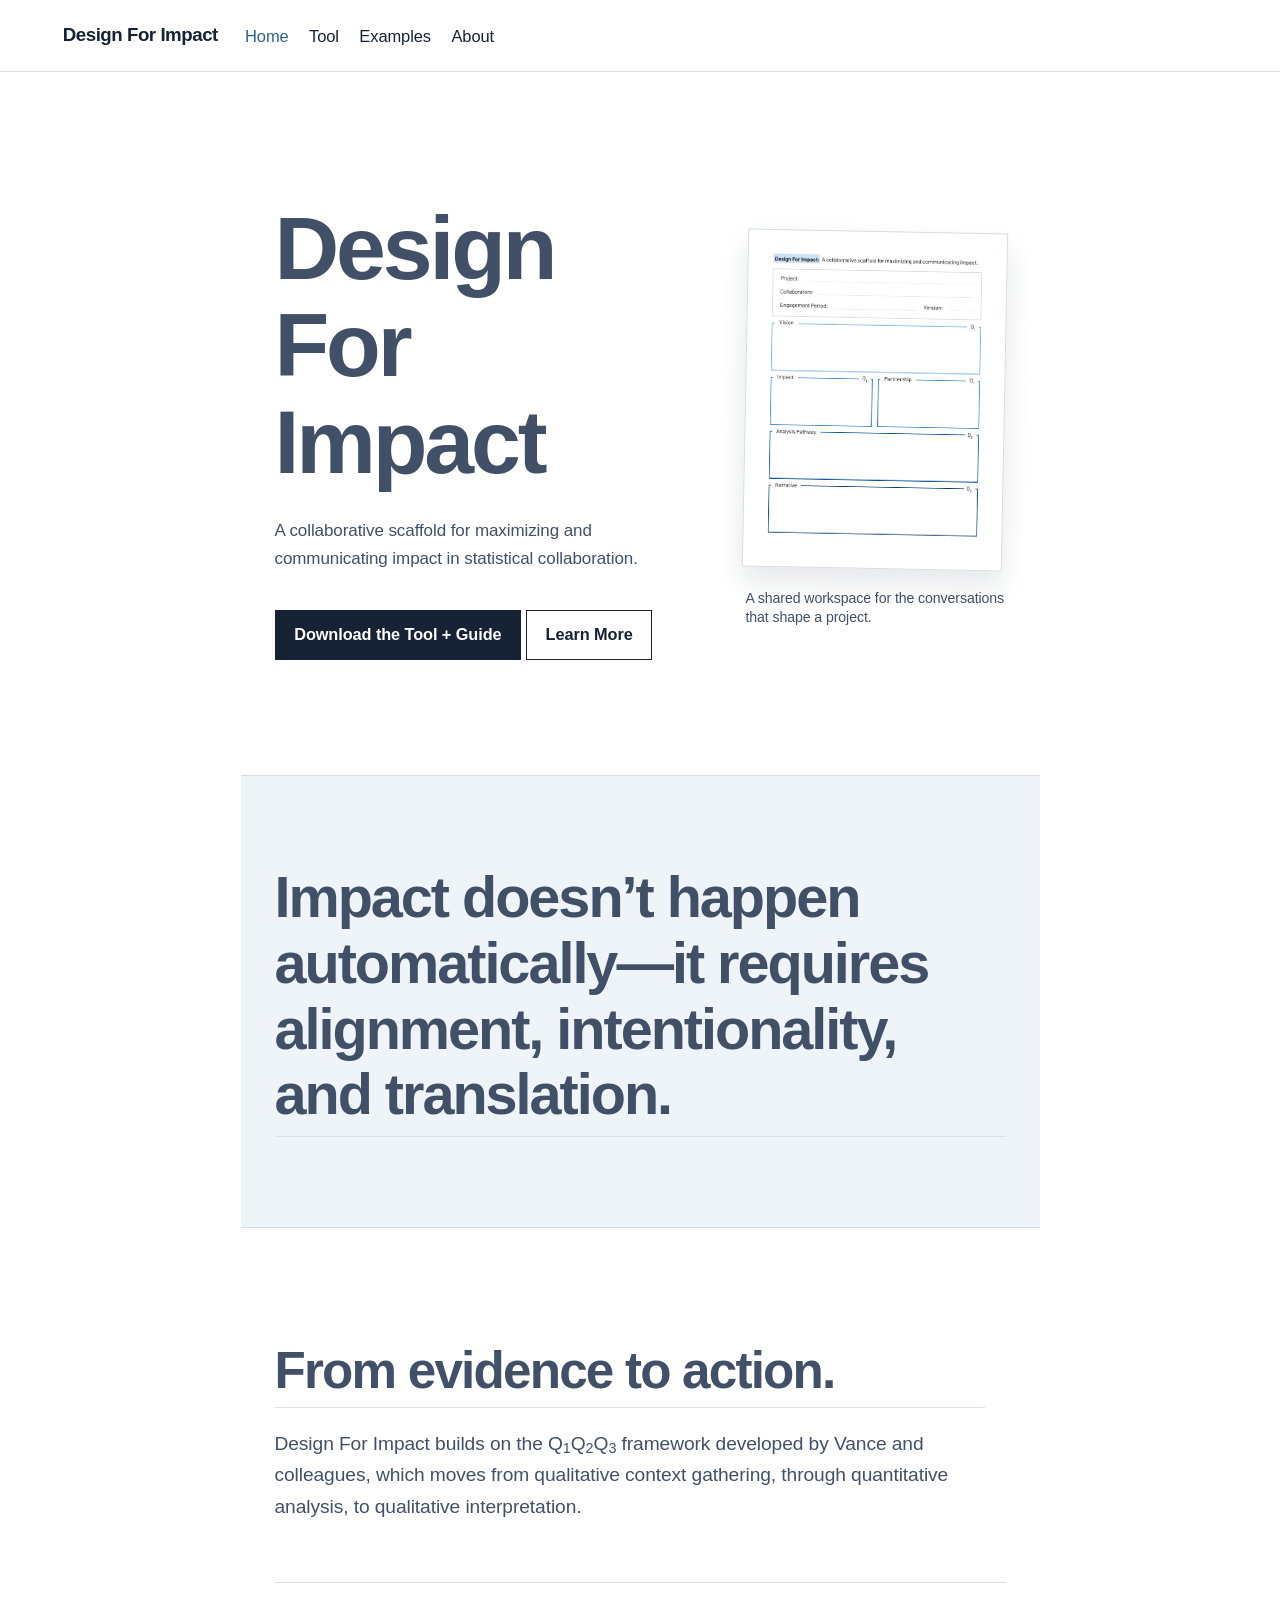
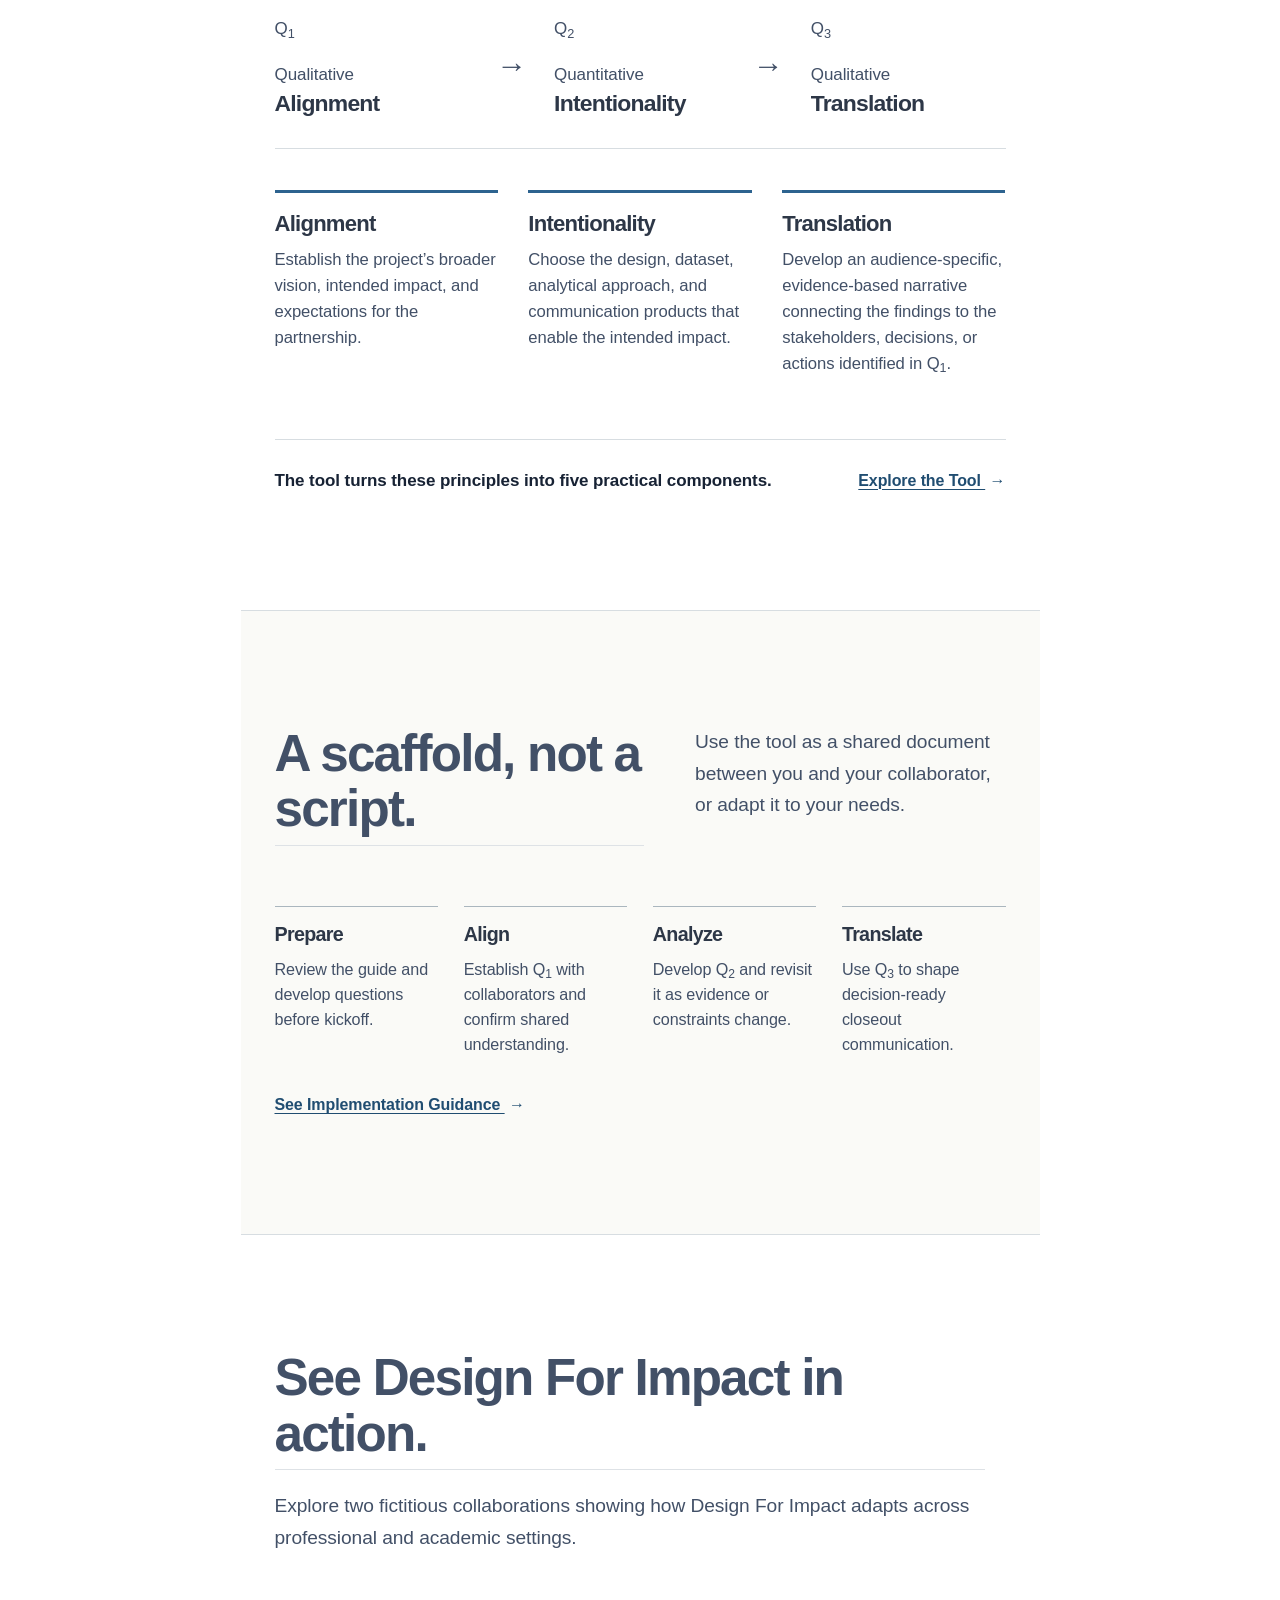
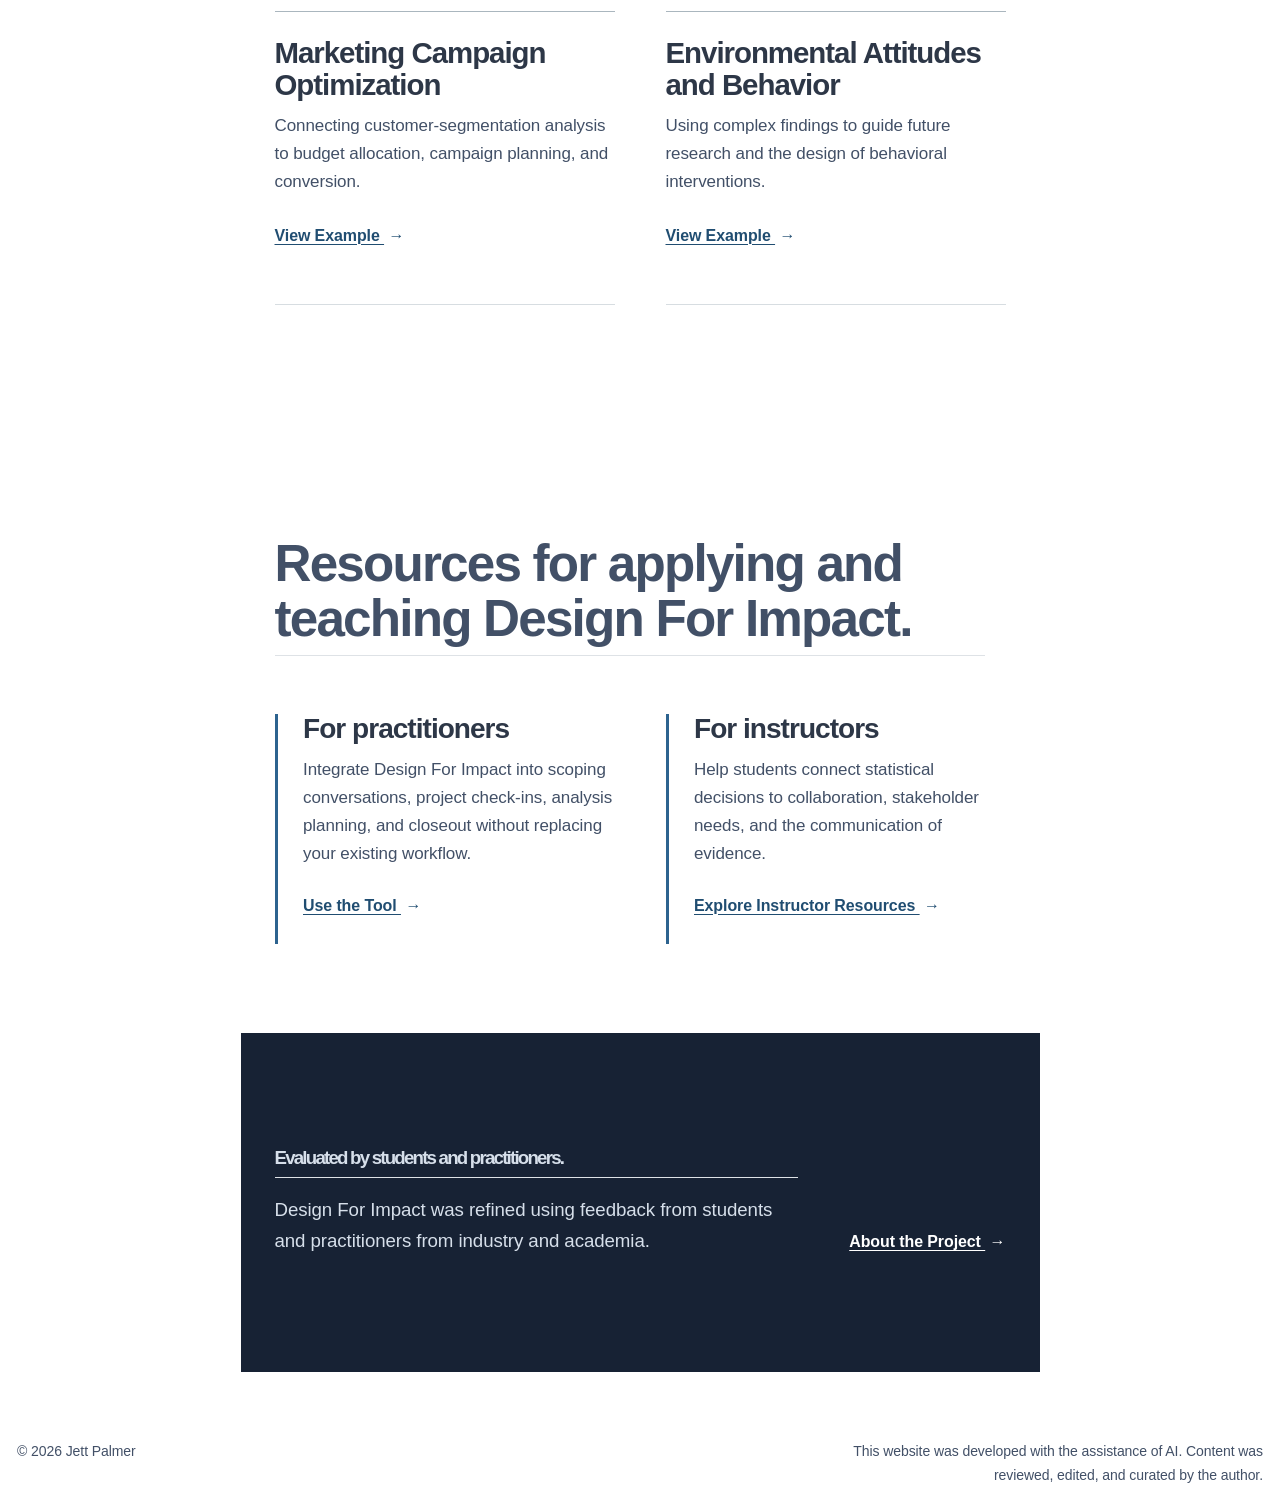
==== docs/index.html @ 985da2fa "Initial Design For Impact site" ====
<!DOCTYPE html>
<html xmlns="http://www.w3.org/1999/xhtml" lang="en" xml:lang="en"><head>

<meta charset="utf-8">
<meta name="generator" content="quarto-1.9.37">

<meta name="viewport" content="width=device-width, initial-scale=1.0, user-scalable=yes">


<title>Design For Impact</title>
<style>
/* Default styles provided by pandoc.
** See https://pandoc.org/MANUAL.html#variables-for-html for config info.
*/
code{white-space: pre-wrap;}
span.smallcaps{font-variant: small-caps;}
div.columns{display: flex; gap: min(4vw, 1.5em);}
div.column{flex: auto; overflow-x: auto;}
div.hanging-indent{margin-left: 1.5em; text-indent: -1.5em;}
ul.task-list{list-style: none;}
ul.task-list li input[type="checkbox"] {
  width: 0.8em;
  margin: 0 0.8em 0.2em -1em; /* quarto-specific, see https://github.com/quarto-dev/quarto-cli/issues/4556 */ 
  vertical-align: middle;
}
</style>


<script src="site_libs/quarto-nav/quarto-nav.js"></script>
<script src="site_libs/clipboard/clipboard.min.js"></script>
<script src="site_libs/quarto-html/quarto.js" type="module"></script>
<script src="site_libs/quarto-html/tabsets/tabsets.js" type="module"></script>
<script src="site_libs/quarto-html/popper.min.js"></script>
<script src="site_libs/quarto-html/tippy.umd.min.js"></script>
<link href="site_libs/quarto-html/tippy.css" rel="stylesheet">
<link href="site_libs/quarto-html/quarto-syntax-highlighting-7f8f88aac4f3542376d5c11b86a4c14d.css" rel="stylesheet" id="quarto-text-highlighting-styles">
<script src="site_libs/bootstrap/bootstrap.min.js"></script>
<link href="site_libs/bootstrap/bootstrap-icons.css" rel="stylesheet">
<link href="site_libs/bootstrap/bootstrap-45431c2918bd31147ddb3fa7038bb99f.min.css" rel="stylesheet" append-hash="true" id="quarto-bootstrap" data-mode="light">
<script id="quarto-search-options" type="application/json">{
  "language": {
    "search-no-results-text": "No results",
    "search-matching-documents-text": "matching documents",
    "search-copy-link-title": "Copy link to search",
    "search-hide-matches-text": "Hide additional matches",
    "search-more-match-text": "more match in this document",
    "search-more-matches-text": "more matches in this document",
    "search-clear-button-title": "Clear",
    "search-text-placeholder": "",
    "search-detached-cancel-button-title": "Cancel",
    "search-submit-button-title": "Submit",
    "search-label": "Search"
  }
}</script>


<link rel="stylesheet" href="styles.css">
</head>

<body class="nav-fixed fullcontent quarto-light">

<div id="quarto-search-results"></div>
  <header id="quarto-header" class="headroom fixed-top">
    <nav class="navbar navbar-expand-lg " data-bs-theme="dark">
      <div class="navbar-container container-fluid">
      <div class="navbar-brand-container mx-auto">
    <a class="navbar-brand" href="./index.html">
    <span class="navbar-title">Design For Impact</span>
    </a>
  </div>
          <button class="navbar-toggler" type="button" data-bs-toggle="collapse" data-bs-target="#navbarCollapse" aria-controls="navbarCollapse" role="menu" aria-expanded="false" aria-label="Toggle navigation" onclick="if (window.quartoToggleHeadroom) { window.quartoToggleHeadroom(); }">
  <span class="navbar-toggler-icon"></span>
</button>
          <div class="collapse navbar-collapse" id="navbarCollapse">
            <ul class="navbar-nav navbar-nav-scroll me-auto">
  <li class="nav-item">
    <a class="nav-link active" href="./index.html" aria-current="page"> 
<span class="menu-text">Home</span></a>
  </li>  
  <li class="nav-item">
    <a class="nav-link" href="./tool.html"> 
<span class="menu-text">Tool</span></a>
  </li>  
  <li class="nav-item">
    <a class="nav-link" href="./examples.html"> 
<span class="menu-text">Examples</span></a>
  </li>  
  <li class="nav-item">
    <a class="nav-link" href="./about.html"> 
<span class="menu-text">About</span></a>
  </li>  
</ul>
          </div> <!-- /navcollapse -->
            <div class="quarto-navbar-tools">
</div>
      </div> <!-- /container-fluid -->
    </nav>
</header>
<!-- content -->
<div id="quarto-content" class="quarto-container page-columns page-rows-contents page-layout-article page-navbar">
<!-- sidebar -->
<!-- margin-sidebar -->
    
<!-- main -->
<main class="content" id="quarto-document-content">

<header id="title-block-header" class="quarto-title-block default">
<div class="quarto-title">
<h1 class="title">Design For Impact</h1>
</div>



<div class="quarto-title-meta">

    
  
    
  </div>
  


</header>


<section class="hero" aria-labelledby="hero-heading">
<div class="page-shell hero-grid">
<div class="hero-copy">
<h1 id="hero-heading">
<p>Design For Impact</p>
</h1>
<p class="hero-intro">
</p><p>A collaborative scaffold for maximizing and communicating impact in statistical collaboration.</p>
<p></p>
<div class="hero-actions" aria-label="Primary actions">
<p><a class="button button-primary" href="files/design-for-impact-tool-and-guide.pdf" download="">Download the Tool + Guide</a> <a class="button button-secondary" href="#workflow">Learn More</a></p>
</div>
</div>
<figure class="tool-preview figure">
<div class="tool-preview-frame">
<p><img src="images/tool-preview.png" alt="Preview of the blank Design For Impact worksheet, with fields for vision, partnership, impact, analysis pathway, and narrative." class="figure-img"></p>
</div>
<figcaption>
A shared workspace for the conversations that shape a project.
</figcaption>
</figure>
</div>
</section>
<section class="impact-statement" aria-labelledby="impact-heading">
<div class="page-shell">
<h2 id="impact-heading">
<p>Impact doesn’t happen automatically—it requires alignment, intentionality, and translation.</p>
</h2>
</div>
</section>
<section class="section workflow-section" id="workflow" aria-labelledby="workflow-heading">
<div class="page-shell">
<div class="section-intro">
<h2 id="workflow-heading">
<p>From evidence to action.</p>
</h2>
<p>
Design For Impact builds on the Q<sub>1</sub>Q<sub>2</sub>Q<sub>3</sub> framework developed by Vance and colleagues, which moves from qualitative context gathering, through quantitative analysis, to qualitative interpretation.
</p>
</div>
<ol class="workflow-flow" aria-label="Q1, Q2, Q3 workflow">
<li>
<p class="workflow-code">
</p><p>Q<sub>1</sub></p>
<p></p>
<p class="workflow-type">
</p><p>Qualitative</p>
<p></p>
<h3>
Alignment
</h3>
</li>
<li class="flow-arrow" aria-hidden="true">
<p>→</p>
</li>
<li>
<p class="workflow-code">
</p><p>Q<sub>2</sub></p>
<p></p>
<p class="workflow-type">
</p><p>Quantitative</p>
<p></p>
<h3>
Intentionality
</h3>
</li>
<li class="flow-arrow" aria-hidden="true">
<p>→</p>
</li>
<li>
<p class="workflow-code">
</p><p>Q<sub>3</sub></p>
<p></p>
<p class="workflow-type">
</p><p>Qualitative</p>
<p></p>
<h3>
Translation
</h3>
</li>
</ol>
<div class="workflow-notes">
<article>
<h3>
Alignment
</h3>
<p>
Establish the project’s broader vision, intended impact, and expectations for the partnership.
</p>
</article>
<article>
<h3>
Intentionality
</h3>
<p>
Choose the design, dataset, analytical approach, and communication products that enable the intended impact.
</p>
</article>
<article>
<h3>
Translation
</h3>
<p>
Develop an audience-specific, evidence-based narrative connecting the findings to the stakeholders, decisions, or actions identified in Q<sub>1</sub>.
</p>
</article>
</div>
<div class="section-close">
<p>
The tool turns these principles into five practical components.
</p>
<p><a class="text-action" href="./tool.html">Explore the Tool <span aria-hidden="true">→</span></a></p>
</div>
</div>
</section>
<section class="section implementation-section" aria-labelledby="implementation-heading">
<div class="page-shell">
<div class="section-intro split-heading">
<h2 id="implementation-heading">
<p>A scaffold, not a script.</p>
</h2>
<p>
Use the tool as a shared document between you and your collaborator, or adapt it to your needs.
</p>
</div>
<ol class="lifecycle">
<li>
<h3>
Prepare
</h3>
<p>
Review the guide and develop questions before kickoff.
</p>
</li>
<li>
<h3>
Align
</h3>
<p>
Establish Q<sub>1</sub> with collaborators and confirm shared understanding.
</p>
</li>
<li>
<h3>
Analyze
</h3>
<p>
Develop Q<sub>2</sub> and revisit it as evidence or constraints change.
</p>
</li>
<li>
<h3>
Translate
</h3>
<p>
Use Q<sub>3</sub> to shape decision-ready closeout communication.
</p>
</li>
</ol>
<p><a class="text-action" href="./tool.html">See Implementation Guidance <span aria-hidden="true">→</span></a></p>
</div>
</section>
<section class="section examples-section" aria-labelledby="examples-heading">
<div class="page-shell">
<div class="section-intro">
<h2 id="examples-heading">
<p>See Design For Impact in action.</p>
</h2>
<p>
Explore two fictitious collaborations showing how Design For Impact adapts across professional and academic settings.
</p>
</div>
<div class="example-previews">
<article>
<h3>
Marketing Campaign Optimization
</h3>
<p>
Connecting customer-segmentation analysis to budget allocation, campaign planning, and conversion.
</p>
<p><a class="text-action" href="./examples.html">View Example <span aria-hidden="true">→</span></a></p>
</article>
<article>
<h3>
Environmental Attitudes and Behavior
</h3>
<p>
Using complex findings to guide future research and the design of behavioral interventions.
</p>
<p><a class="text-action" href="./examples.html">View Example <span aria-hidden="true">→</span></a></p>
</article>
</div>
</div>
</section>
<section class="section resource-section" aria-labelledby="resources-heading">
<div class="page-shell">
<div class="section-intro">
<h2 id="resources-heading">
<p>Resources for applying and teaching Design For Impact.</p>
</h2>
</div>
<div class="resource-split">
<article>
<h3>
For practitioners
</h3>
<p>
Integrate Design For Impact into scoping conversations, project check-ins, analysis planning, and closeout without replacing your existing workflow.
</p>
<p><a class="text-action" href="./tool.html">Use the Tool <span aria-hidden="true">→</span></a></p>
</article>
<article>
<h3>
For instructors
</h3>
<p>
Help students connect statistical decisions to collaboration, stakeholder needs, and the communication of evidence.
</p>
<p><a class="text-action" href="./tool.html#instructor-resources">Explore Instructor Resources <span aria-hidden="true">→</span></a></p>
</article>
</div>
</div>
</section>
<section class="section evaluation-section" aria-labelledby="evaluation-heading">
<div class="page-shell evaluation-layout">
<div>
<h2 id="evaluation-heading">
<p>Evaluated by students and practitioners.</p>
</h2>
<p>
Design For Impact was refined using feedback from students and practitioners from industry and academia.
</p>
</div>
<p><a class="text-action" href="./about.html">About the Project <span aria-hidden="true">→</span></a></p>
</div>
</section>



</main> <!-- /main -->
<script id="quarto-html-after-body" type="application/javascript">
  window.document.addEventListener("DOMContentLoaded", function (event) {
    const isCodeAnnotation = (el) => {
      for (const clz of el.classList) {
        if (clz.startsWith('code-annotation-')) {                     
          return true;
        }
      }
      return false;
    }
    const onCopySuccess = function(e) {
      // button target
      const button = e.trigger;
      // don't keep focus
      button.blur();
      // flash "checked"
      button.classList.add('code-copy-button-checked');
      var currentTitle = button.getAttribute("title");
      button.setAttribute("title", "Copied!");
      let tooltip;
      if (window.bootstrap) {
        button.setAttribute("data-bs-toggle", "tooltip");
        button.setAttribute("data-bs-placement", "left");
        button.setAttribute("data-bs-title", "Copied!");
        tooltip = new bootstrap.Tooltip(button, 
          { trigger: "manual", 
            customClass: "code-copy-button-tooltip",
            offset: [0, -8]});
        tooltip.show();    
      }
      setTimeout(function() {
        if (tooltip) {
          tooltip.hide();
          button.removeAttribute("data-bs-title");
          button.removeAttribute("data-bs-toggle");
          button.removeAttribute("data-bs-placement");
        }
        button.setAttribute("title", currentTitle);
        button.classList.remove('code-copy-button-checked');
      }, 1000);
      // clear code selection
      e.clearSelection();
    }
    const getTextToCopy = function(trigger) {
      const outerScaffold = trigger.parentElement.cloneNode(true);
      const codeEl = outerScaffold.querySelector('code');
      for (const childEl of codeEl.children) {
        if (isCodeAnnotation(childEl)) {
          childEl.remove();
        }
      }
      return codeEl.innerText;
    }
    const clipboard = new window.ClipboardJS('.code-copy-button:not([data-in-quarto-modal])', {
      text: getTextToCopy
    });
    clipboard.on('success', onCopySuccess);
    if (window.document.getElementById('quarto-embedded-source-code-modal')) {
      const clipboardModal = new window.ClipboardJS('.code-copy-button[data-in-quarto-modal]', {
        text: getTextToCopy,
        container: window.document.getElementById('quarto-embedded-source-code-modal')
      });
      clipboardModal.on('success', onCopySuccess);
    }
      var localhostRegex = new RegExp(/^(?:http|https):\/\/localhost\:?[0-9]*\//);
      var mailtoRegex = new RegExp(/^mailto:/);
        var filterRegex = new RegExp("https:\/\/jettpalmer\.github\.io\/design-for-impact\/");
      var isInternal = (href) => {
          return filterRegex.test(href) || localhostRegex.test(href) || mailtoRegex.test(href);
      }
      // Inspect non-navigation links and adorn them if external
     var links = window.document.querySelectorAll('a[href]:not(.nav-link):not(.navbar-brand):not(.toc-action):not(.sidebar-link):not(.sidebar-item-toggle):not(.pagination-link):not(.no-external):not([aria-hidden]):not(.dropdown-item):not(.quarto-navigation-tool):not(.about-link)');
      for (var i=0; i<links.length; i++) {
        const link = links[i];
        if (!isInternal(link.href)) {
          // undo the damage that might have been done by quarto-nav.js in the case of
          // links that we want to consider external
          if (link.dataset.originalHref !== undefined) {
            link.href = link.dataset.originalHref;
          }
        }
      }
    function tippyHover(el, contentFn, onTriggerFn, onUntriggerFn) {
      const config = {
        allowHTML: true,
        maxWidth: 500,
        delay: 100,
        arrow: false,
        appendTo: function(el) {
            return el.parentElement;
        },
        interactive: true,
        interactiveBorder: 10,
        theme: 'quarto',
        placement: 'bottom-start',
      };
      if (contentFn) {
        config.content = contentFn;
      }
      if (onTriggerFn) {
        config.onTrigger = onTriggerFn;
      }
      if (onUntriggerFn) {
        config.onUntrigger = onUntriggerFn;
      }
      window.tippy(el, config); 
    }
    const noterefs = window.document.querySelectorAll('a[role="doc-noteref"]');
    for (var i=0; i<noterefs.length; i++) {
      const ref = noterefs[i];
      tippyHover(ref, function() {
        // use id or data attribute instead here
        let href = ref.getAttribute('data-footnote-href') || ref.getAttribute('href');
        try { href = new URL(href).hash; } catch {}
        const id = href.replace(/^#\/?/, "");
        const note = window.document.getElementById(id);
        if (note) {
          return note.innerHTML;
        } else {
          return "";
        }
      });
    }
    const xrefs = window.document.querySelectorAll('a.quarto-xref');
    const processXRef = (id, note) => {
      // Strip column container classes
      const stripColumnClz = (el) => {
        el.classList.remove("page-full", "page-columns");
        if (el.children) {
          for (const child of el.children) {
            stripColumnClz(child);
          }
        }
      }
      stripColumnClz(note)
      if (id === null || id.startsWith('sec-')) {
        // Special case sections, only their first couple elements
        const container = document.createElement("div");
        if (note.children && note.children.length > 2) {
          container.appendChild(note.children[0].cloneNode(true));
          for (let i = 1; i < note.children.length; i++) {
            const child = note.children[i];
            if (child.tagName === "P" && child.innerText === "") {
              continue;
            } else {
              container.appendChild(child.cloneNode(true));
              break;
            }
          }
          if (window.Quarto?.typesetMath) {
            window.Quarto.typesetMath(container);
          }
          return container.innerHTML
        } else {
          if (window.Quarto?.typesetMath) {
            window.Quarto.typesetMath(note);
          }
          return note.innerHTML;
        }
      } else {
        // Remove any anchor links if they are present
        const anchorLink = note.querySelector('a.anchorjs-link');
        if (anchorLink) {
          anchorLink.remove();
        }
        if (window.Quarto?.typesetMath) {
          window.Quarto.typesetMath(note);
        }
        if (note.classList.contains("callout")) {
          return note.outerHTML;
        } else {
          return note.innerHTML;
        }
      }
    }
    for (var i=0; i<xrefs.length; i++) {
      const xref = xrefs[i];
      tippyHover(xref, undefined, function(instance) {
        instance.disable();
        let url = xref.getAttribute('href');
        let hash = undefined; 
        if (url.startsWith('#')) {
          hash = url;
        } else {
          try { hash = new URL(url).hash; } catch {}
        }
        if (hash) {
          const id = hash.replace(/^#\/?/, "");
          const note = window.document.getElementById(id);
          if (note !== null) {
            try {
              const html = processXRef(id, note.cloneNode(true));
              instance.setContent(html);
            } finally {
              instance.enable();
              instance.show();
            }
          } else {
            // See if we can fetch this
            fetch(url.split('#')[0])
            .then(res => res.text())
            .then(html => {
              const parser = new DOMParser();
              const htmlDoc = parser.parseFromString(html, "text/html");
              const note = htmlDoc.getElementById(id);
              if (note !== null) {
                const html = processXRef(id, note);
                instance.setContent(html);
              } 
            }).finally(() => {
              instance.enable();
              instance.show();
            });
          }
        } else {
          // See if we can fetch a full url (with no hash to target)
          // This is a special case and we should probably do some content thinning / targeting
          fetch(url)
          .then(res => res.text())
          .then(html => {
            const parser = new DOMParser();
            const htmlDoc = parser.parseFromString(html, "text/html");
            const note = htmlDoc.querySelector('main.content');
            if (note !== null) {
              // This should only happen for chapter cross references
              // (since there is no id in the URL)
              // remove the first header
              if (note.children.length > 0 && note.children[0].tagName === "HEADER") {
                note.children[0].remove();
              }
              const html = processXRef(null, note);
              instance.setContent(html);
            } 
          }).finally(() => {
            instance.enable();
            instance.show();
          });
        }
      }, function(instance) {
      });
    }
        let selectedAnnoteEl;
        const selectorForAnnotation = ( cell, annotation) => {
          let cellAttr = 'data-code-cell="' + cell + '"';
          let lineAttr = 'data-code-annotation="' +  annotation + '"';
          const selector = 'span[' + cellAttr + '][' + lineAttr + ']';
          return selector;
        }
        const selectCodeLines = (annoteEl) => {
          const doc = window.document;
          const targetCell = annoteEl.getAttribute("data-target-cell");
          const targetAnnotation = annoteEl.getAttribute("data-target-annotation");
          const annoteSpan = window.document.querySelector(selectorForAnnotation(targetCell, targetAnnotation));
          const lines = annoteSpan.getAttribute("data-code-lines").split(",");
          const lineIds = lines.map((line) => {
            return targetCell + "-" + line;
          })
          let top = null;
          let height = null;
          let parent = null;
          if (lineIds.length > 0) {
              //compute the position of the single el (top and bottom and make a div)
              const el = window.document.getElementById(lineIds[0]);
              top = el.offsetTop;
              height = el.offsetHeight;
              parent = el.parentElement.parentElement;
            if (lineIds.length > 1) {
              const lastEl = window.document.getElementById(lineIds[lineIds.length - 1]);
              const bottom = lastEl.offsetTop + lastEl.offsetHeight;
              height = bottom - top;
            }
            if (top !== null && height !== null && parent !== null) {
              // cook up a div (if necessary) and position it 
              let div = window.document.getElementById("code-annotation-line-highlight");
              if (div === null) {
                div = window.document.createElement("div");
                div.setAttribute("id", "code-annotation-line-highlight");
                div.style.position = 'absolute';
                parent.appendChild(div);
              }
              div.style.top = top - 2 + "px";
              div.style.height = height + 4 + "px";
              div.style.left = 0;
              let gutterDiv = window.document.getElementById("code-annotation-line-highlight-gutter");
              if (gutterDiv === null) {
                gutterDiv = window.document.createElement("div");
                gutterDiv.setAttribute("id", "code-annotation-line-highlight-gutter");
                gutterDiv.style.position = 'absolute';
                const codeCell = window.document.getElementById(targetCell);
                const gutter = codeCell.querySelector('.code-annotation-gutter');
                gutter.appendChild(gutterDiv);
              }
              gutterDiv.style.top = top - 2 + "px";
              gutterDiv.style.height = height + 4 + "px";
            }
            selectedAnnoteEl = annoteEl;
          }
        };
        const unselectCodeLines = () => {
          const elementsIds = ["code-annotation-line-highlight", "code-annotation-line-highlight-gutter"];
          elementsIds.forEach((elId) => {
            const div = window.document.getElementById(elId);
            if (div) {
              div.remove();
            }
          });
          selectedAnnoteEl = undefined;
        };
          // Handle positioning of the toggle
      window.addEventListener(
        "resize",
        throttle(() => {
          elRect = undefined;
          if (selectedAnnoteEl) {
            selectCodeLines(selectedAnnoteEl);
          }
        }, 10)
      );
      function throttle(fn, ms) {
      let throttle = false;
      let timer;
        return (...args) => {
          if(!throttle) { // first call gets through
              fn.apply(this, args);
              throttle = true;
          } else { // all the others get throttled
              if(timer) clearTimeout(timer); // cancel #2
              timer = setTimeout(() => {
                fn.apply(this, args);
                timer = throttle = false;
              }, ms);
          }
        };
      }
        // Attach click handler to the DT
        const annoteDls = window.document.querySelectorAll('dt[data-target-cell]');
        for (const annoteDlNode of annoteDls) {
          annoteDlNode.addEventListener('click', (event) => {
            const clickedEl = event.target;
            if (clickedEl !== selectedAnnoteEl) {
              unselectCodeLines();
              const activeEl = window.document.querySelector('dt[data-target-cell].code-annotation-active');
              if (activeEl) {
                activeEl.classList.remove('code-annotation-active');
              }
              selectCodeLines(clickedEl);
              clickedEl.classList.add('code-annotation-active');
            } else {
              // Unselect the line
              unselectCodeLines();
              clickedEl.classList.remove('code-annotation-active');
            }
          });
        }
    const findCites = (el) => {
      const parentEl = el.parentElement;
      if (parentEl) {
        const cites = parentEl.dataset.cites;
        if (cites) {
          return {
            el,
            cites: cites.split(' ')
          };
        } else {
          return findCites(el.parentElement)
        }
      } else {
        return undefined;
      }
    };
    var bibliorefs = window.document.querySelectorAll('a[role="doc-biblioref"]');
    for (var i=0; i<bibliorefs.length; i++) {
      const ref = bibliorefs[i];
      const citeInfo = findCites(ref);
      if (citeInfo) {
        tippyHover(citeInfo.el, function() {
          var popup = window.document.createElement('div');
          citeInfo.cites.forEach(function(cite) {
            var citeDiv = window.document.createElement('div');
            citeDiv.classList.add('hanging-indent');
            citeDiv.classList.add('csl-entry');
            var biblioDiv = window.document.getElementById('ref-' + cite);
            if (biblioDiv) {
              citeDiv.innerHTML = biblioDiv.innerHTML;
            }
            popup.appendChild(citeDiv);
          });
          return popup.innerHTML;
        });
      }
    }
  });
  </script>
</div> <!-- /content -->
<footer class="footer">
  <div class="nav-footer">
    <div class="nav-footer-left">
<p>© 2026 Jett Palmer</p>
</div>   
    <div class="nav-footer-center">
      &nbsp;
    </div>
    <div class="nav-footer-right">
<p>This website was developed with the assistance of AI. Content was reviewed, edited, and curated by the author.</p>
</div>
  </div>
</footer>




</body></html>
---- docs/site_libs/quarto-html/tippy.css ----
.tippy-box[data-animation=fade][data-state=hidden]{opacity:0}[data-tippy-root]{max-width:calc(100vw - 10px)}.tippy-box{position:relative;background-color:#333;color:#fff;border-radius:4px;font-size:14px;line-height:1.4;white-space:normal;outline:0;transition-property:transform,visibility,opacity}.tippy-box[data-placement^=top]>.tippy-arrow{bottom:0}.tippy-box[data-placement^=top]>.tippy-arrow:before{bottom:-7px;left:0;border-width:8px 8px 0;border-top-color:initial;transform-origin:center top}.tippy-box[data-placement^=bottom]>.tippy-arrow{top:0}.tippy-box[data-placement^=bottom]>.tippy-arrow:before{top:-7px;left:0;border-width:0 8px 8px;border-bottom-color:initial;transform-origin:center bottom}.tippy-box[data-placement^=left]>.tippy-arrow{right:0}.tippy-box[data-placement^=left]>.tippy-arrow:before{border-width:8px 0 8px 8px;border-left-color:initial;right:-7px;transform-origin:center left}.tippy-box[data-placement^=right]>.tippy-arrow{left:0}.tippy-box[data-placement^=right]>.tippy-arrow:before{left:-7px;border-width:8px 8px 8px 0;border-right-color:initial;transform-origin:center right}.tippy-box[data-inertia][data-state=visible]{transition-timing-function:cubic-bezier(.54,1.5,.38,1.11)}.tippy-arrow{width:16px;height:16px;color:#333}.tippy-arrow:before{content:"";position:absolute;border-color:transparent;border-style:solid}.tippy-content{position:relative;padding:5px 9px;z-index:1}
---- docs/site_libs/quarto-html/quarto-syntax-highlighting-7f8f88aac4f3542376d5c11b86a4c14d.css ----
/* quarto syntax highlight colors */
:root {
  --quarto-hl-ot-color: #003B4F;
  --quarto-hl-at-color: #657422;
  --quarto-hl-ss-color: #20794D;
  --quarto-hl-an-color: #5E5E5E;
  --quarto-hl-fu-color: #4758AB;
  --quarto-hl-st-color: #20794D;
  --quarto-hl-cf-color: #003B4F;
  --quarto-hl-op-color: #5E5E5E;
  --quarto-hl-er-color: #AD0000;
  --quarto-hl-bn-color: #AD0000;
  --quarto-hl-al-color: #AD0000;
  --quarto-hl-va-color: #111111;
  --quarto-hl-bu-color: inherit;
  --quarto-hl-ex-color: inherit;
  --quarto-hl-pp-color: #AD0000;
  --quarto-hl-in-color: #5E5E5E;
  --quarto-hl-vs-color: #20794D;
  --quarto-hl-wa-color: #5E5E5E;
  --quarto-hl-do-color: #5E5E5E;
  --quarto-hl-im-color: #00769E;
  --quarto-hl-ch-color: #20794D;
  --quarto-hl-dt-color: #AD0000;
  --quarto-hl-fl-color: #AD0000;
  --quarto-hl-co-color: #5E5E5E;
  --quarto-hl-cv-color: #5E5E5E;
  --quarto-hl-cn-color: #8f5902;
  --quarto-hl-sc-color: #5E5E5E;
  --quarto-hl-dv-color: #AD0000;
  --quarto-hl-kw-color: #003B4F;
}

/* other quarto variables */
:root {
  --quarto-font-monospace: SFMono-Regular, Menlo, Monaco, Consolas, "Liberation Mono", "Courier New", monospace;
}

/* syntax highlight based on Pandoc's rules */
pre > code.sourceCode > span {
  color: #003B4F;
}

code.sourceCode > span {
  color: #003B4F;
}

div.sourceCode,
div.sourceCode pre.sourceCode {
  color: #003B4F;
}

/* Normal */
code span {
  color: #003B4F;
}

/* Alert */
code span.al {
  color: #AD0000;
  font-style: inherit;
}

/* Annotation */
code span.an {
  color: #5E5E5E;
  font-style: inherit;
}

/* Attribute */
code span.at {
  color: #657422;
  font-style: inherit;
}

/* BaseN */
code span.bn {
  color: #AD0000;
  font-style: inherit;
}

/* BuiltIn */
code span.bu {
  font-style: inherit;
}

/* ControlFlow */
code span.cf {
  color: #003B4F;
  font-weight: bold;
  font-style: inherit;
}

/* Char */
code span.ch {
  color: #20794D;
  font-style: inherit;
}

/* Constant */
code span.cn {
  color: #8f5902;
  font-style: inherit;
}

/* Comment */
code span.co {
  color: #5E5E5E;
  font-style: inherit;
}

/* CommentVar */
code span.cv {
  color: #5E5E5E;
  font-style: italic;
}

/* Documentation */
code span.do {
  color: #5E5E5E;
  font-style: italic;
}

/* DataType */
code span.dt {
  color: #AD0000;
  font-style: inherit;
}

/* DecVal */
code span.dv {
  color: #AD0000;
  font-style: inherit;
}

/* Error */
code span.er {
  color: #AD0000;
  font-style: inherit;
}

/* Extension */
code span.ex {
  font-style: inherit;
}

/* Float */
code span.fl {
  color: #AD0000;
  font-style: inherit;
}

/* Function */
code span.fu {
  color: #4758AB;
  font-style: inherit;
}

/* Import */
code span.im {
  color: #00769E;
  font-style: inherit;
}

/* Information */
code span.in {
  color: #5E5E5E;
  font-style: inherit;
}

/* Keyword */
code span.kw {
  color: #003B4F;
  font-weight: bold;
  font-style: inherit;
}

/* Operator */
code span.op {
  color: #5E5E5E;
  font-style: inherit;
}

/* Other */
code span.ot {
  color: #003B4F;
  font-style: inherit;
}

/* Preprocessor */
code span.pp {
  color: #AD0000;
  font-style: inherit;
}

/* SpecialChar */
code span.sc {
  color: #5E5E5E;
  font-style: inherit;
}

/* SpecialString */
code span.ss {
  color: #20794D;
  font-style: inherit;
}

/* String */
code span.st {
  color: #20794D;
  font-style: inherit;
}

/* Variable */
code span.va {
  color: #111111;
  font-style: inherit;
}

/* VerbatimString */
code span.vs {
  color: #20794D;
  font-style: inherit;
}

/* Warning */
code span.wa {
  color: #5E5E5E;
  font-style: italic;
}

.prevent-inlining {
  content: "</";
}

/*# sourceMappingURL=789ad8cd35626ba772517505b42a116e.css.map */
---- docs/styles.css ----
:root {
  --ink: #172234;
  --ink-soft: #425067;
  --blue: #2d638f;
  --blue-dark: #204d71;
  --blue-pale: #eef4f7;
  --warm: #fafaf7;
  --rule: #d7dde1;
  --rule-dark: #aab6be;
  --paper: #ffffff;
}

html { scroll-behavior: smooth; }

body {
  background: var(--paper);
  color: var(--ink);
  font-family: -apple-system, BlinkMacSystemFont, "Segoe UI", sans-serif;
  font-size: 17px;
  line-height: 1.65;
  letter-spacing: -0.005em;
}

#quarto-content { overflow: hidden; }

.navbar {
  background: rgba(255, 255, 255, 0.97) !important;
  border-bottom: 1px solid var(--rule);
  box-shadow: none;
  min-height: 4.25rem;
}

.navbar-container { max-width: 1180px; }

.navbar-brand,
.navbar-title,
.navbar-nav .nav-link {
  color: var(--ink) !important;
  font-size: 0.97rem;
}

.navbar-title {
  font-size: 1.1rem;
  font-weight: 700;
  letter-spacing: -0.025em;
}

.navbar-nav .nav-link { padding-left: 0.85rem; padding-right: 0.85rem; }

.navbar-nav .nav-link:hover,
.navbar-nav .nav-link:focus,
.navbar-nav .nav-link.active { color: var(--blue) !important; }

main.content#quarto-document-content {
  margin: 0;
  max-width: none;
  padding: 0;
}

#title-block-header { display: none; }

.page-shell {
  margin: 0 auto;
  max-width: 1180px;
  padding-left: 2rem;
  padding-right: 2rem;
}

h1, h2, h3, p { margin-top: 0; }

h1, h2, h3 {
  color: var(--ink);
  font-weight: 720;
  letter-spacing: -0.035em;
  line-height: 1.08;
}

h1 { font-size: clamp(3.25rem, 7vw, 6rem); margin-bottom: 1.55rem; }
h2 { font-size: clamp(2rem, 4vw, 3.3rem); margin-bottom: 1.15rem; }
h3 { font-size: 1.3rem; margin-bottom: 0.7rem; }
p { color: var(--ink-soft); margin-bottom: 0; }
a { color: var(--blue-dark); text-decoration-color: currentColor; text-underline-offset: 0.18em; }
a:hover { color: var(--ink); }

a:focus-visible,
button:focus-visible {
  outline: 3px solid #e29646;
  outline-offset: 4px;
}

.hero { padding: clamp(5.5rem, 10vw, 9rem) 0 clamp(5rem, 9vw, 8rem); }

.hero-grid {
  align-items: center;
  display: grid;
  gap: clamp(3rem, 7vw, 7rem);
  grid-template-columns: minmax(0, 1.05fr) minmax(260px, 0.7fr);
}

.hero-intro { font-size: clamp(1.3rem, 2.2vw, 1.7rem); line-height: 1.45; max-width: 40rem; }
.hero-actions { display: flex; flex-wrap: wrap; gap: 0.8rem; margin-top: 2.2rem; }

.button {
  align-items: center;
  border: 1px solid var(--ink);
  border-radius: 0;
  display: inline-flex;
  font-size: 0.96rem;
  font-weight: 700;
  justify-content: center;
  line-height: 1.2;
  padding: 0.82rem 1.1rem;
  text-decoration: none;
  transition: background-color 150ms ease, border-color 150ms ease, color 150ms ease;
}

.button-primary { background: var(--ink); color: #fff; }
.button-primary:not(:disabled):hover { background: var(--blue-dark); border-color: var(--blue-dark); color: #fff; }
.button-primary:disabled { cursor: not-allowed; opacity: 0.55; }
.button-secondary { background: transparent; color: var(--ink); }
.button-secondary:hover { background: var(--blue-pale); color: var(--ink); }

.tool-preview { margin: 0; max-width: 410px; }
.tool-preview-frame { background: #fff; border: 1px solid var(--rule); box-shadow: 0 14px 28px rgba(23, 34, 52, 0.11); padding: 0.65rem; transform: rotate(1.1deg); }
.tool-preview img { display: block; height: auto; width: 100%; }
.tool-preview figcaption { color: var(--ink-soft); font-size: 0.83rem; line-height: 1.4; margin-top: 1.15rem; }

.impact-statement { background: var(--blue-pale); border-bottom: 1px solid var(--rule); border-top: 1px solid var(--rule); padding: clamp(4rem, 7vw, 6.5rem) 0; }
.impact-statement h2 { font-size: clamp(2.1rem, 4.5vw, 4rem); line-height: 1.14; margin: 0; max-width: 1010px; }

.section { padding: clamp(5rem, 9vw, 8rem) 0; }
.section-intro { max-width: 710px; }
.section-intro > p { font-size: 1.13rem; }

.workflow-flow {
  align-items: stretch;
  border-bottom: 1px solid var(--rule);
  border-top: 1px solid var(--rule);
  display: grid;
  grid-template-columns: 1fr auto 1fr auto 1fr;
  list-style: none;
  margin: 3.5rem 0 0;
  padding: 1.8rem 0;
}

.workflow-flow li:not(.flow-arrow) { padding: 0.1rem 1.35rem; }
.workflow-flow li:first-child { padding-left: 0; }
.workflow-code { color: var(--blue); font-size: 2.2rem; font-weight: 750; letter-spacing: -0.05em; line-height: 1; }
.workflow-code sub { font-size: 0.58em; }
.workflow-type { color: var(--ink-soft); font-size: 0.92rem; margin-top: 1.05rem; }
.workflow-flow h3 { font-size: 1.35rem; margin: 0.1rem 0 0; }
.flow-arrow { align-self: center; color: var(--rule-dark); font-size: 1.8rem; padding: 0 0.25rem; }

.workflow-notes { display: grid; gap: 1.8rem; grid-template-columns: repeat(3, 1fr); margin-top: 2.4rem; }
.workflow-notes article { border-top: 3px solid var(--blue); padding-top: 1.1rem; }
.workflow-notes p { font-size: 0.98rem; line-height: 1.55; }
.section-close { align-items: end; border-top: 1px solid var(--rule); display: flex; justify-content: space-between; margin-top: 3.7rem; padding-top: 1.55rem; }
.section-close p { color: var(--ink); font-weight: 650; max-width: 35rem; }

.text-action { display: inline-block; font-size: 0.94rem; font-weight: 720; text-decoration-thickness: 1px; white-space: nowrap; }
.text-action span { display: inline-block; margin-left: 0.26rem; transition: transform 150ms ease; }
.text-action:hover span { transform: translateX(0.24rem); }

.implementation-section { background: var(--warm); border-bottom: 1px solid var(--rule); border-top: 1px solid var(--rule); }
.split-heading { align-items: start; display: grid; gap: 3rem; grid-template-columns: minmax(250px, 1fr) minmax(280px, 0.84fr); max-width: none; }
.split-heading h2 { margin: 0; }

.lifecycle { display: grid; gap: 1.5rem; grid-template-columns: repeat(4, 1fr); list-style: none; margin: 3.5rem 0 2rem; padding: 0; }
.lifecycle li { border-top: 1px solid var(--rule-dark); padding-top: 1rem; }
.lifecycle h3 { font-size: 1.16rem; }
.lifecycle p { font-size: 0.95rem; line-height: 1.55; }

.example-previews { display: grid; gap: 3rem; grid-template-columns: repeat(2, 1fr); margin-top: 3.4rem; }
.example-previews article { border-bottom: 1px solid var(--rule); border-top: 1px solid var(--rule-dark); padding: 1.45rem 0 1.7rem; }
.example-previews h3 { font-size: clamp(1.45rem, 2.3vw, 2rem); max-width: 22rem; }
.example-previews p { margin-bottom: 1.5rem; max-width: 30rem; }

.resource-section { padding-bottom: clamp(4.5rem, 7vw, 7rem); }
.resource-split { display: grid; gap: 3rem; grid-template-columns: repeat(2, 1fr); margin-top: 3.4rem; }
.resource-split article { border-left: 3px solid var(--blue); padding-left: 1.5rem; }
.resource-split h3 { font-size: 1.65rem; }
.resource-split p { margin-bottom: 1.4rem; max-width: 31rem; }

.evaluation-section { background: var(--ink); }
.evaluation-section h2, .evaluation-section p, .evaluation-section a { color: #fff; }
.evaluation-layout { align-items: end; display: flex; gap: 3rem; justify-content: space-between; }
.evaluation-layout > div { max-width: 700px; }
.evaluation-layout h2 { margin-bottom: 1rem; }
.evaluation-layout p { color: #d6dfea; font-size: 1.1rem; }
.evaluation-layout .text-action { color: #fff; }

.page-content { max-width: 740px; padding-bottom: 7rem; padding-top: 5rem; }
.page-content h1 { font-size: clamp(2.7rem, 6vw, 4.75rem); }
.page-content .lede { font-size: 1.25rem; line-height: 1.55; }
.page-content hr { border: 0; border-top: 1px solid var(--rule); margin: 3rem 0; }
.page-content h2 { font-size: 1.8rem; margin-top: 2.5rem; }
.page-content ul { color: var(--ink-soft); padding-left: 1.2rem; }

.page-footer { background: #fff; border-top: 1px solid var(--rule); color: var(--ink-soft); font-size: 0.78rem; line-height: 1.45; padding: 2.5rem 1rem; }
.page-footer .nav-footer { max-width: 1180px; }
.page-footer a { color: var(--ink-soft); }

@media (max-width: 900px) {
  .hero-grid { gap: 4rem; grid-template-columns: 1fr; }
  .tool-preview { margin: 0 auto; max-width: 440px; width: 90%; }
  .workflow-notes, .lifecycle { gap: 1.5rem; grid-template-columns: repeat(2, 1fr); }
  .lifecycle li:last-child { grid-column: 2; }
  .evaluation-layout { align-items: start; flex-direction: column; }
  .page-footer .nav-footer { gap: 1.25rem; }
}

@media (max-width: 620px) {
  body { font-size: 16px; }
  .page-shell { padding-left: 1.3rem; padding-right: 1.3rem; }
  .navbar { min-height: 3.85rem; }
  .hero { padding-top: 4.4rem; }
  h1 { font-size: clamp(3rem, 15vw, 4.6rem); }
  .hero-actions { align-items: stretch; flex-direction: column; }
  .button { width: 100%; }
  .tool-preview { width: 100%; }
  .workflow-flow { gap: 0; grid-template-columns: 1fr; padding: 0.5rem 0; }
  .workflow-flow li:not(.flow-arrow), .workflow-flow li:first-child { border-bottom: 1px solid var(--rule); padding: 1.3rem 0; }
  .workflow-flow li:last-child { border-bottom: 0; }
  .workflow-type { margin-top: 0.45rem; }
  .flow-arrow { display: none; }
  .workflow-notes, .lifecycle, .example-previews, .resource-split, .split-heading { grid-template-columns: 1fr; }
  .lifecycle li:last-child { grid-column: auto; }
  .section-close { align-items: start; flex-direction: column; gap: 1rem; }
  .resource-split { gap: 2.2rem; }
  .page-footer { text-align: left; }
  .page-footer .nav-footer { align-items: start; flex-direction: column; }
}

@media (prefers-reduced-motion: reduce) {
  *, *::before, *::after { scroll-behavior: auto !important; transition-duration: 0.01ms !important; }
}
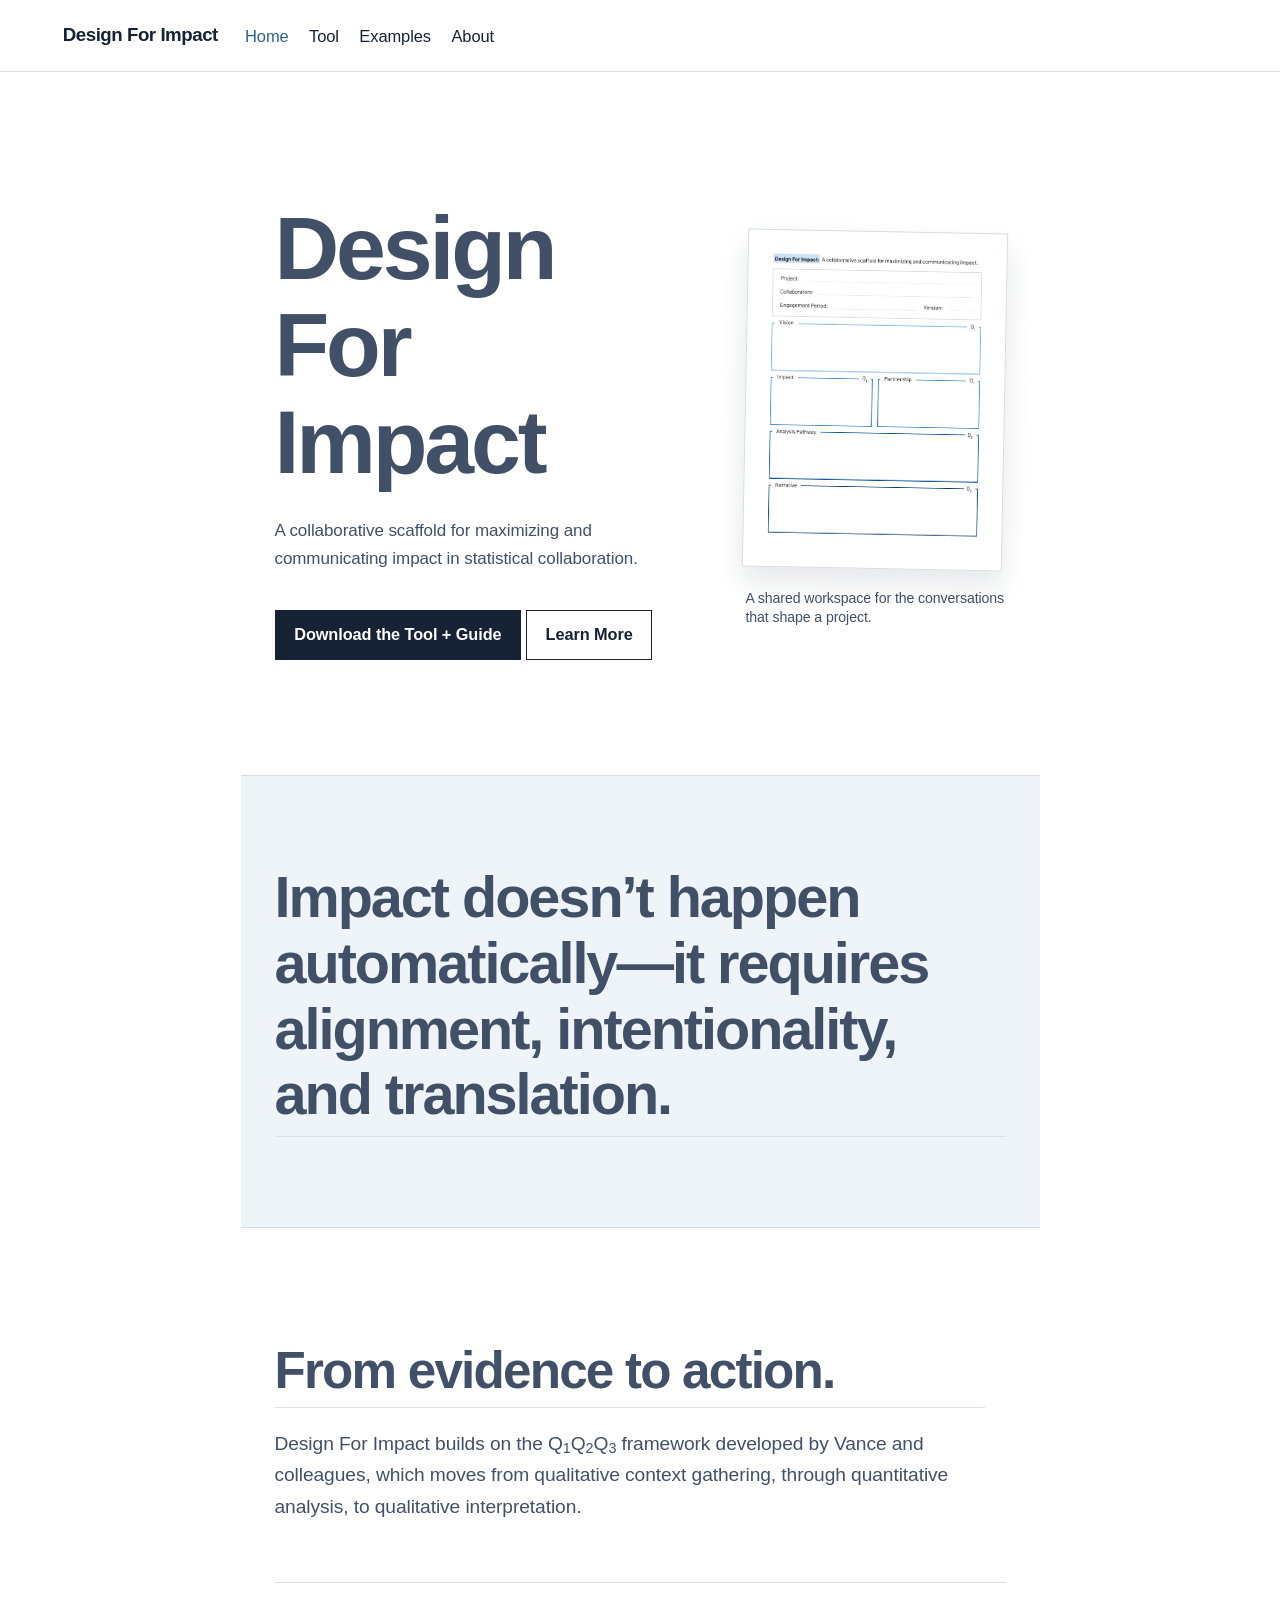
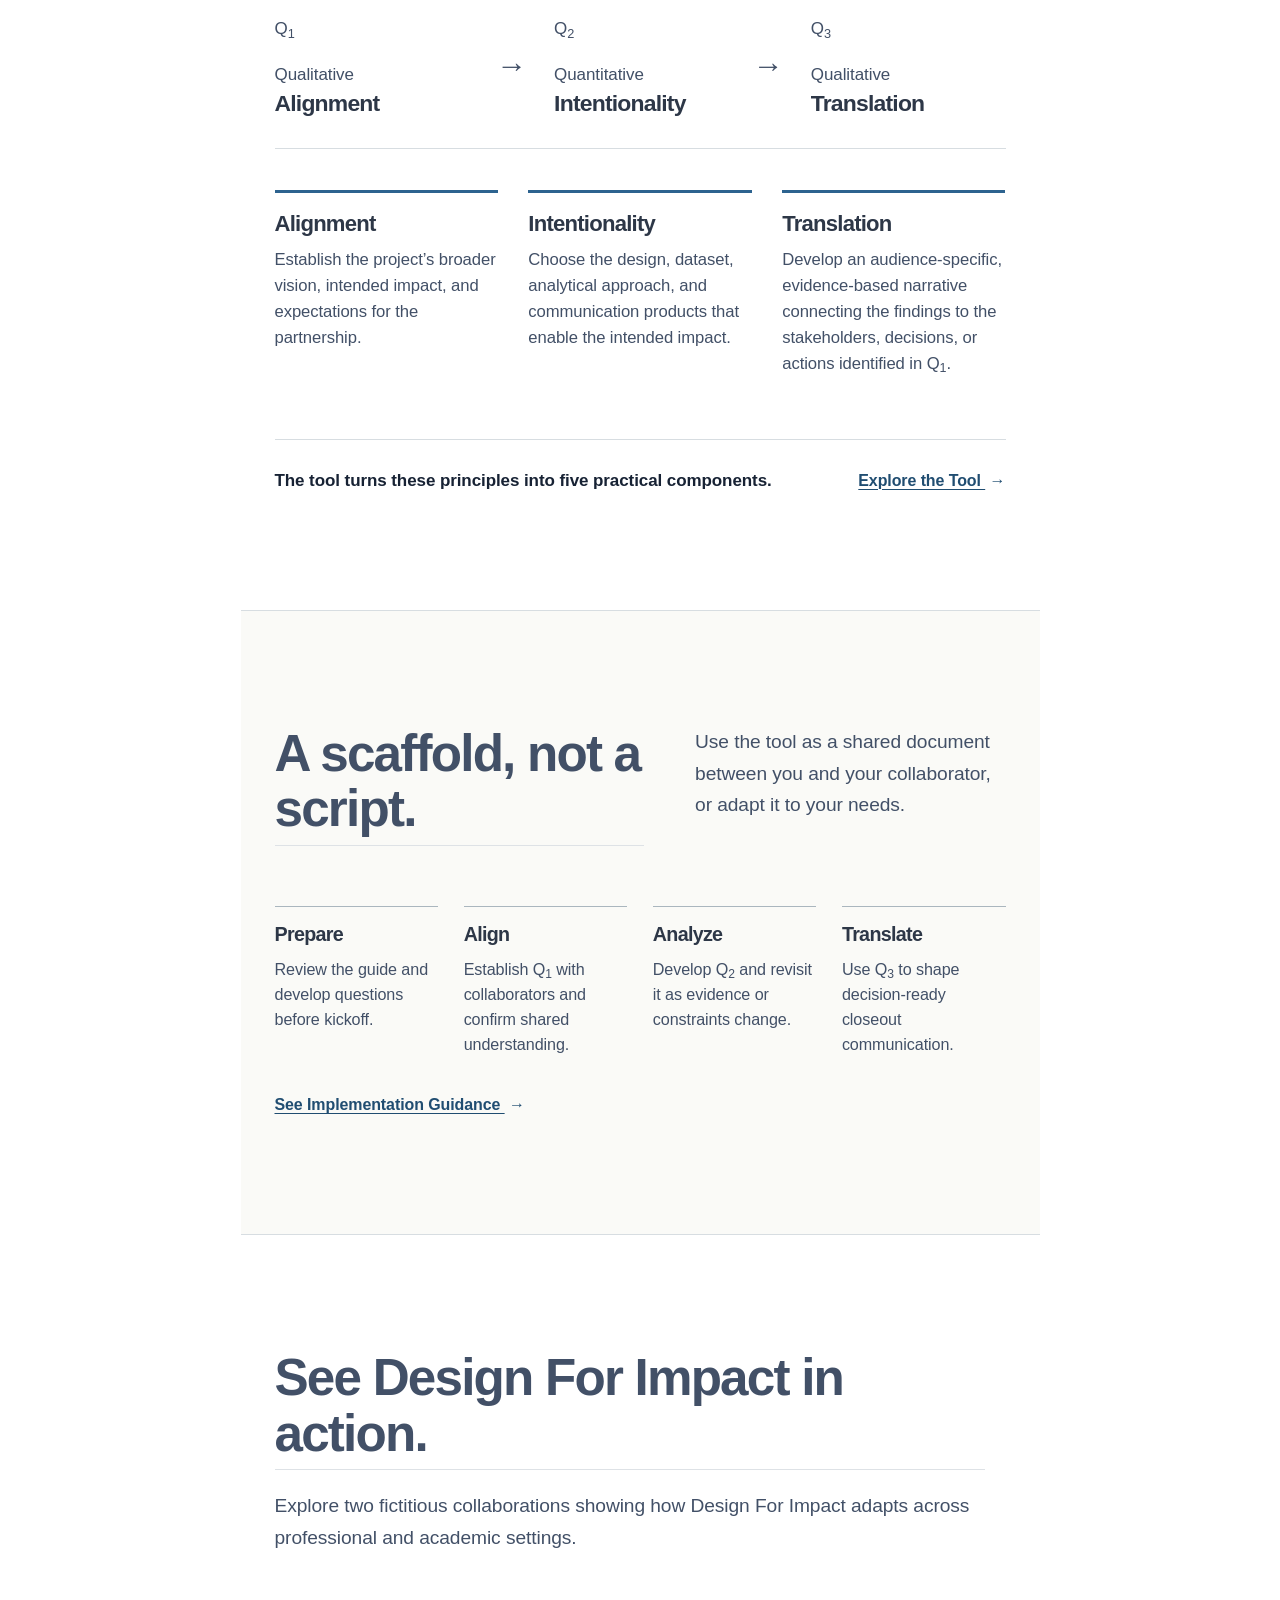
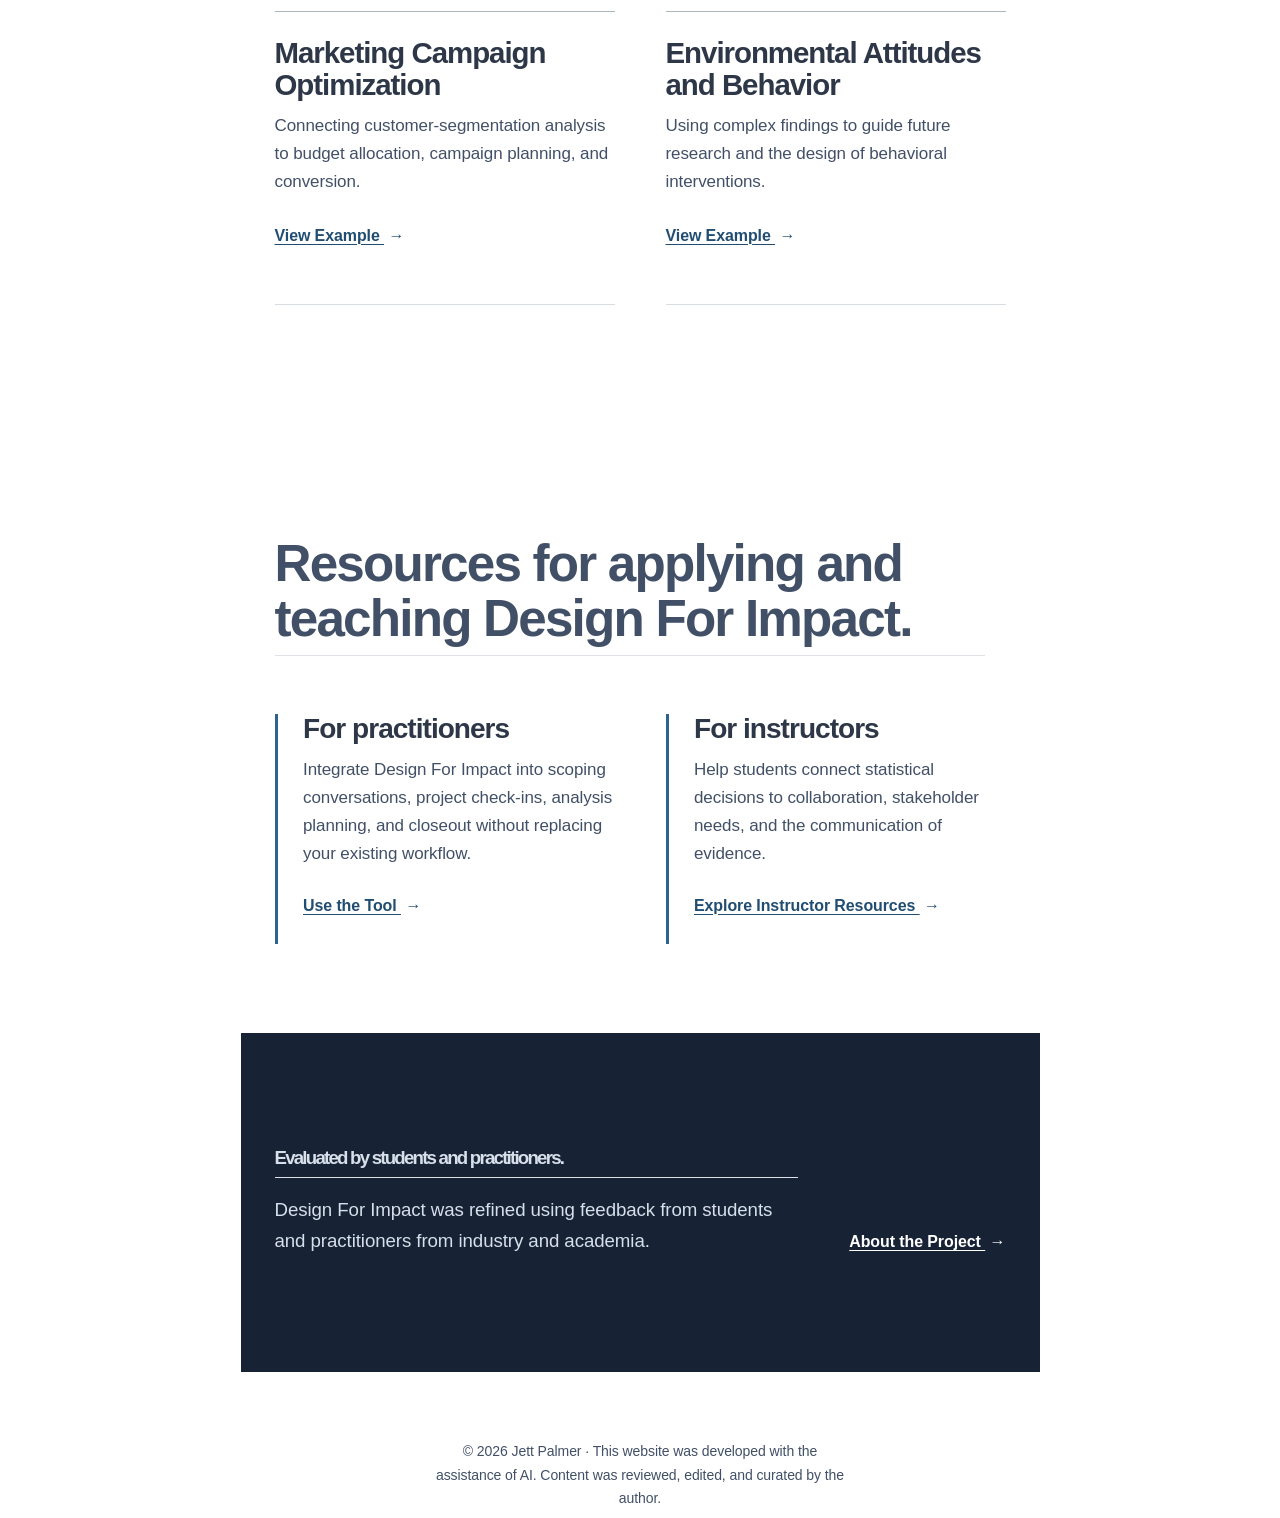
==== commit 185d9982: "Center footer disclosure" ====
--- a/docs/index.html
+++ b/docs/index.html
@@ -760,14 +760,14 @@
 <footer class="footer">
   <div class="nav-footer">
     <div class="nav-footer-left">
-<p>© 2026 Jett Palmer</p>
-</div>   
+      &nbsp;
+    </div>   
     <div class="nav-footer-center">
+<p>© 2026 Jett Palmer · This website was developed with the assistance of AI. Content was reviewed, edited, and curated by the author.</p>
+</div>
+    <div class="nav-footer-right">
       &nbsp;
     </div>
-    <div class="nav-footer-right">
-<p>This website was developed with the assistance of AI. Content was reviewed, edited, and curated by the author.</p>
-</div>
   </div>
 </footer>
 
--- a/docs/styles.css
+++ b/docs/styles.css
@@ -50,6 +50,31 @@
 .navbar-nav .nav-link:hover,
 .navbar-nav .nav-link:focus,
 .navbar-nav .nav-link.active { color: var(--blue) !important; }
+
+.navbar-toggler {
+  align-items: center;
+  border: 1px solid var(--ink) !important;
+  border-radius: 0 !important;
+  display: inline-flex;
+  justify-content: center;
+  min-height: 44px;
+  min-width: 44px;
+  padding: 0.55rem !important;
+}
+
+.navbar-toggler:hover { background: var(--blue-pale); }
+
+.navbar-toggler-icon {
+  background-image:
+    linear-gradient(var(--ink), var(--ink)),
+    linear-gradient(var(--ink), var(--ink)),
+    linear-gradient(var(--ink), var(--ink)) !important;
+  background-position: center 1px, center 50%, center calc(100% - 1px);
+  background-repeat: no-repeat;
+  background-size: 100% 2px, 100% 2px, 100% 2px;
+  height: 1.1rem;
+  width: 1.35rem;
+}
 
 main.content#quarto-document-content {
   margin: 0;
@@ -196,7 +221,7 @@
 .page-content h2 { font-size: 1.8rem; margin-top: 2.5rem; }
 .page-content ul { color: var(--ink-soft); padding-left: 1.2rem; }
 
-.page-footer { background: #fff; border-top: 1px solid var(--rule); color: var(--ink-soft); font-size: 0.78rem; line-height: 1.45; padding: 2.5rem 1rem; }
+.page-footer { background: #fff; border-top: 1px solid var(--rule); color: var(--ink-soft); font-size: 0.78rem; line-height: 1.45; padding: 2.5rem 1rem; text-align: center; }
 .page-footer .nav-footer { max-width: 1180px; }
 .page-footer a { color: var(--ink-soft); }
 
@@ -227,8 +252,7 @@
   .lifecycle li:last-child { grid-column: auto; }
   .section-close { align-items: start; flex-direction: column; gap: 1rem; }
   .resource-split { gap: 2.2rem; }
-  .page-footer { text-align: left; }
-  .page-footer .nav-footer { align-items: start; flex-direction: column; }
+  .page-footer .nav-footer { align-items: center; }
 }
 
 @media (prefers-reduced-motion: reduce) {
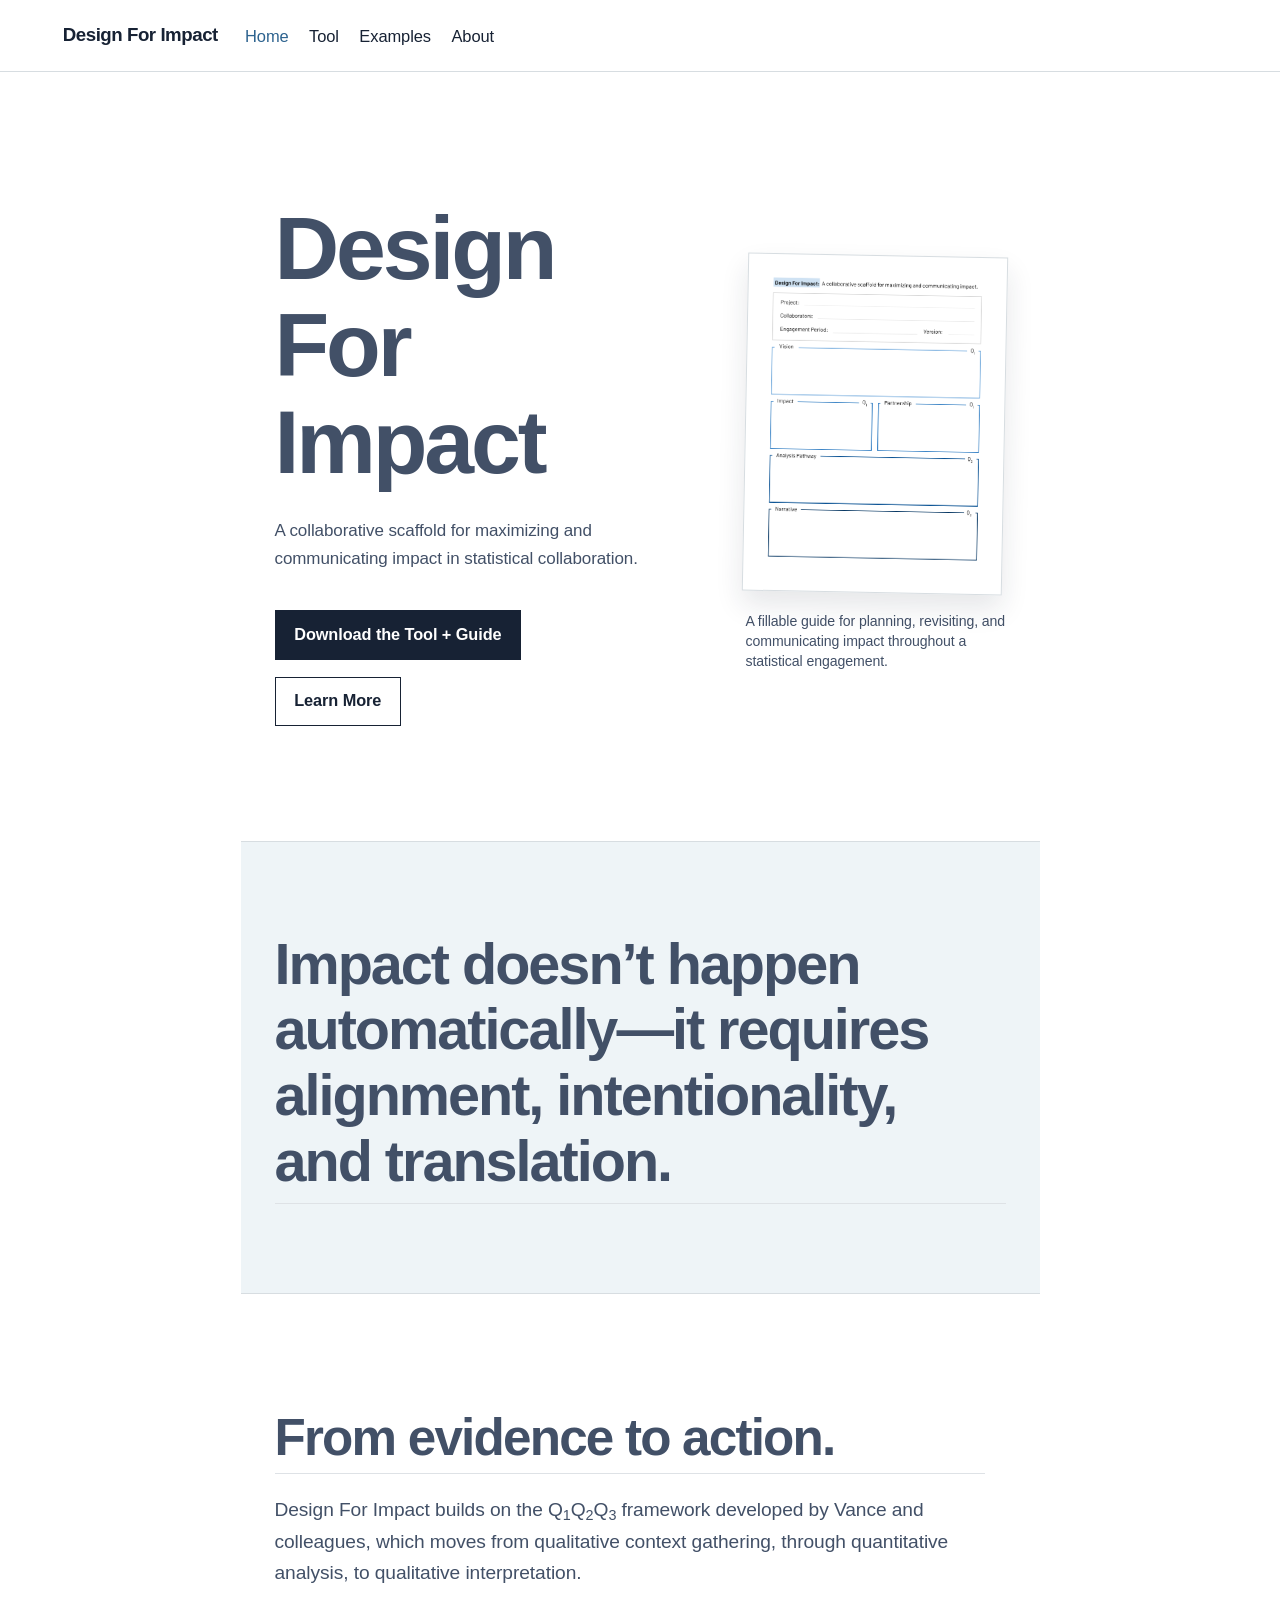
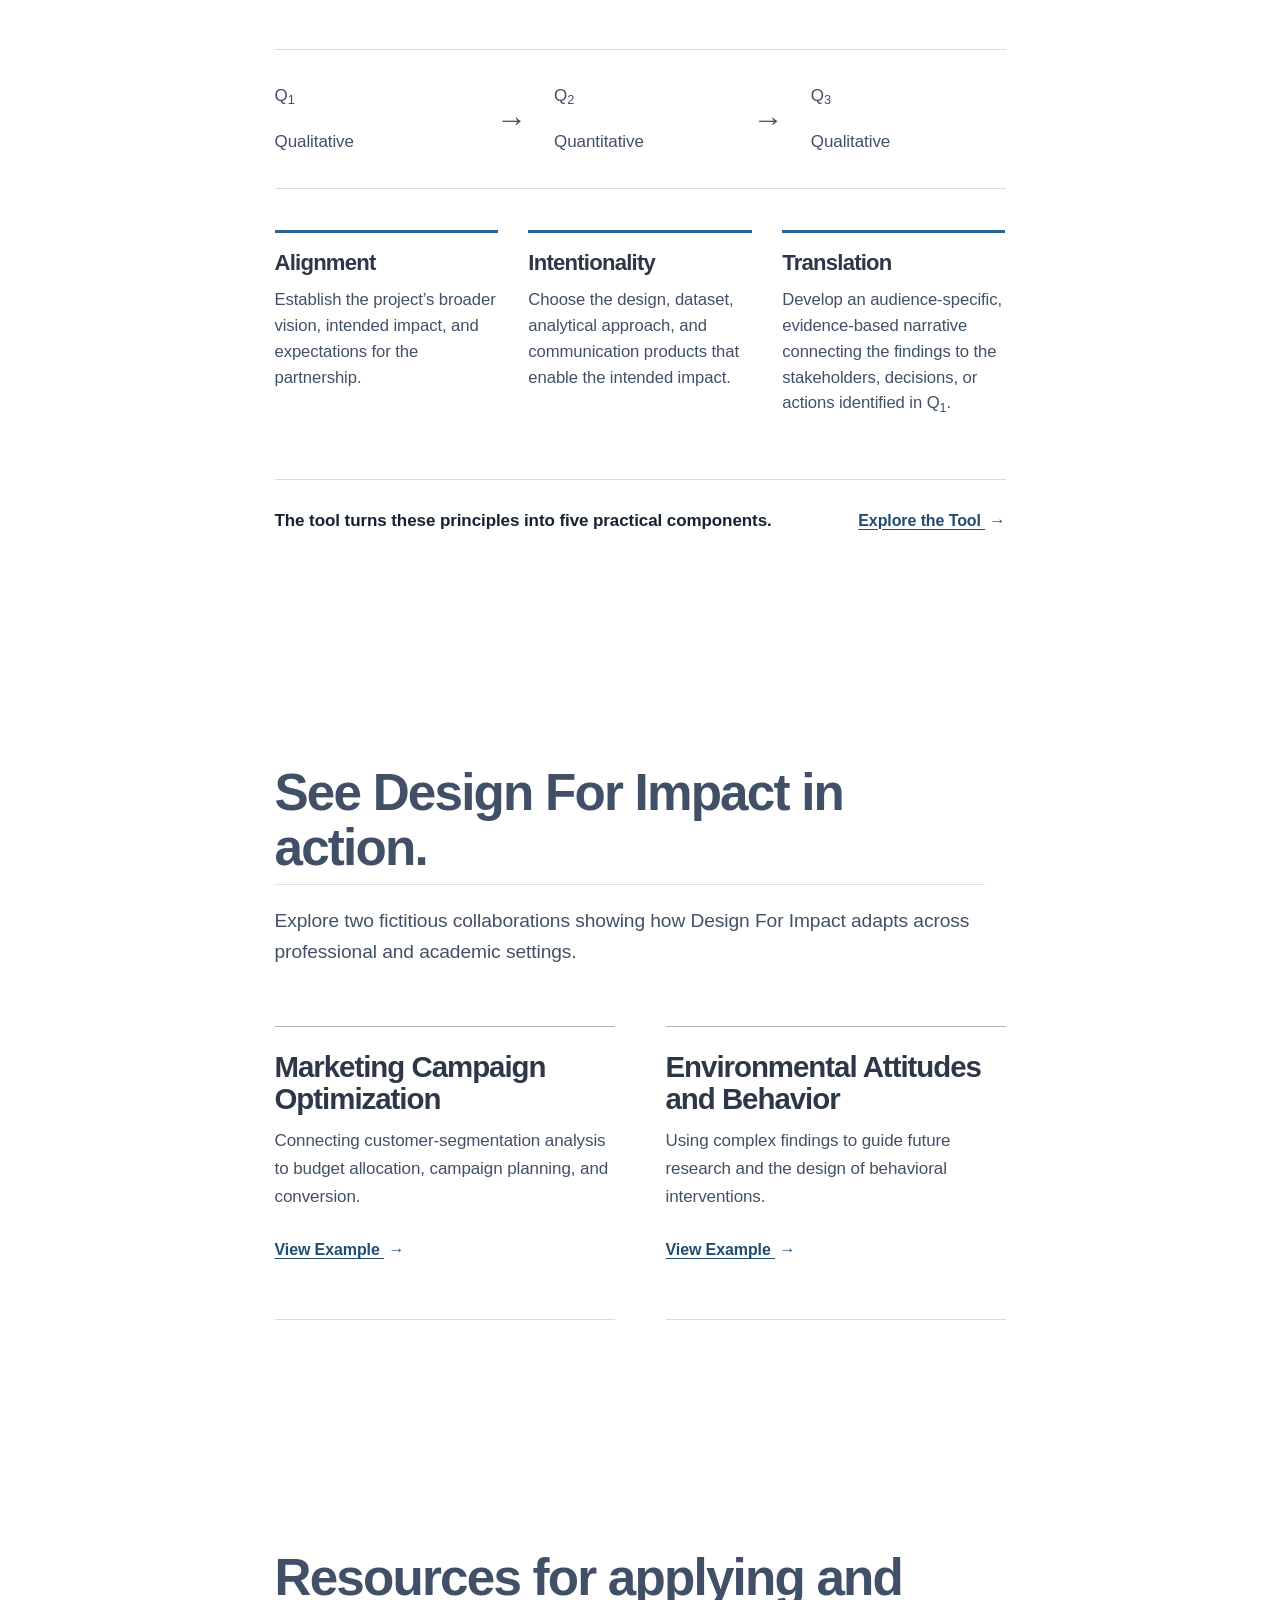
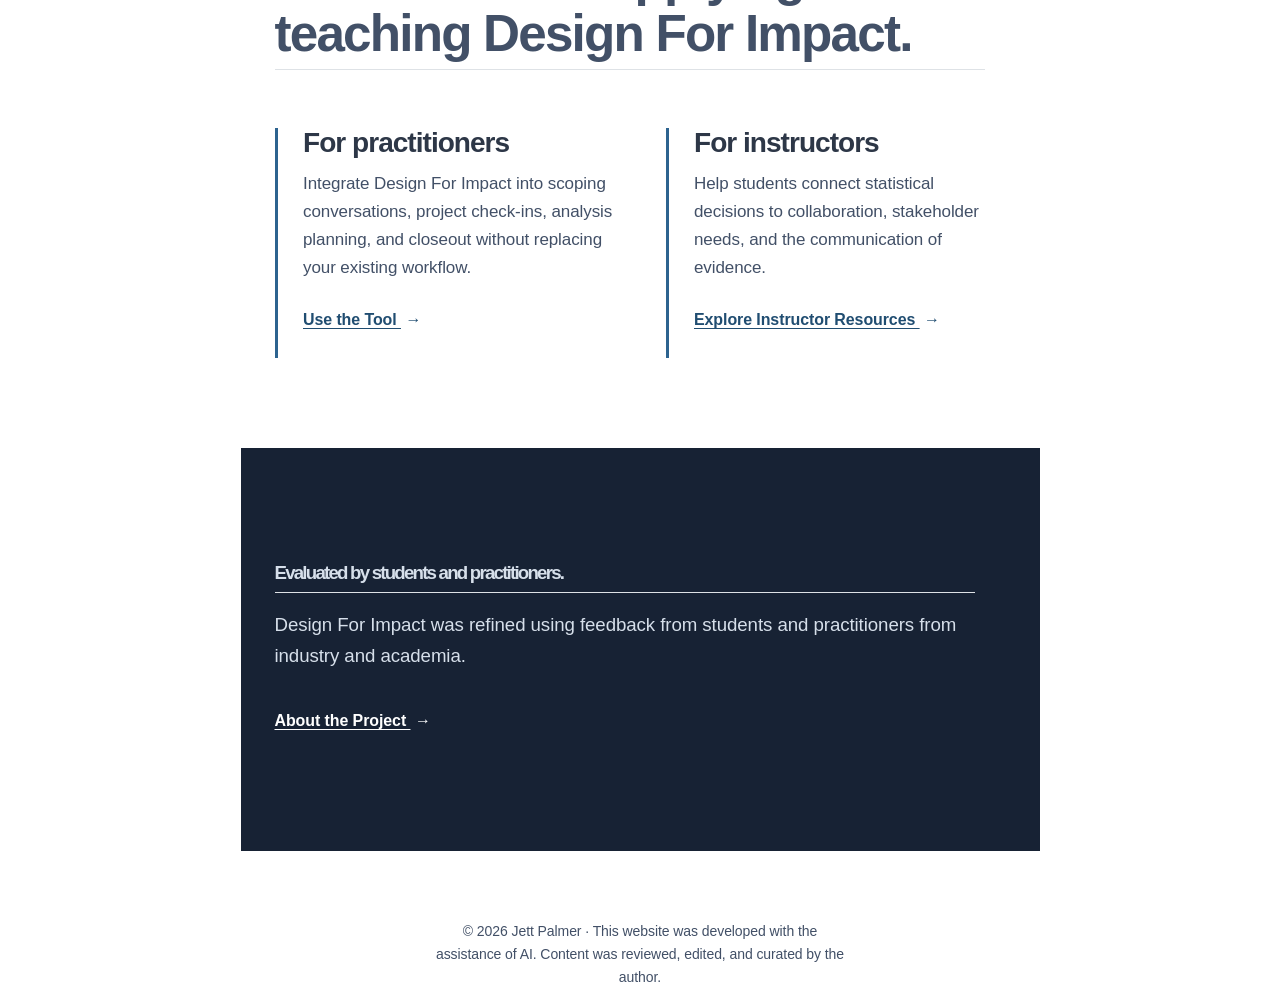
==== commit e10a981d: "Build examples and about pages" ====
--- a/docs/index.html
+++ b/docs/index.html
@@ -141,7 +141,7 @@
 <p><img src="images/tool-preview.png" alt="Preview of the blank Design For Impact worksheet, with fields for vision, partnership, impact, analysis pathway, and narrative." class="figure-img"></p>
 </div>
 <figcaption>
-A shared workspace for the conversations that shape a project.
+A fillable guide for planning, revisiting, and communicating impact throughout a statistical engagement.
 </figcaption>
 </figure>
 </div>
@@ -171,9 +171,6 @@
 <p class="workflow-type">
 </p><p>Qualitative</p>
 <p></p>
-<h3>
-Alignment
-</h3>
 </li>
 <li class="flow-arrow" aria-hidden="true">
 <p>→</p>
@@ -185,9 +182,6 @@
 <p class="workflow-type">
 </p><p>Quantitative</p>
 <p></p>
-<h3>
-Intentionality
-</h3>
 </li>
 <li class="flow-arrow" aria-hidden="true">
 <p>→</p>
@@ -199,9 +193,6 @@
 <p class="workflow-type">
 </p><p>Qualitative</p>
 <p></p>
-<h3>
-Translation
-</h3>
 </li>
 </ol>
 <div class="workflow-notes">
@@ -234,55 +225,8 @@
 <p>
 The tool turns these principles into five practical components.
 </p>
-<p><a class="text-action" href="./tool.html">Explore the Tool <span aria-hidden="true">→</span></a></p>
-</div>
-</div>
-</section>
-<section class="section implementation-section" aria-labelledby="implementation-heading">
-<div class="page-shell">
-<div class="section-intro split-heading">
-<h2 id="implementation-heading">
-<p>A scaffold, not a script.</p>
-</h2>
-<p>
-Use the tool as a shared document between you and your collaborator, or adapt it to your needs.
-</p>
-</div>
-<ol class="lifecycle">
-<li>
-<h3>
-Prepare
-</h3>
-<p>
-Review the guide and develop questions before kickoff.
-</p>
-</li>
-<li>
-<h3>
-Align
-</h3>
-<p>
-Establish Q<sub>1</sub> with collaborators and confirm shared understanding.
-</p>
-</li>
-<li>
-<h3>
-Analyze
-</h3>
-<p>
-Develop Q<sub>2</sub> and revisit it as evidence or constraints change.
-</p>
-</li>
-<li>
-<h3>
-Translate
-</h3>
-<p>
-Use Q<sub>3</sub> to shape decision-ready closeout communication.
-</p>
-</li>
-</ol>
-<p><a class="text-action" href="./tool.html">See Implementation Guidance <span aria-hidden="true">→</span></a></p>
+<p><a class="text-action" href="./tool.html#five-components">Explore the Tool <span aria-hidden="true">→</span></a></p>
+</div>
 </div>
 </section>
 <section class="section examples-section" aria-labelledby="examples-heading">
@@ -303,7 +247,7 @@
 <p>
 Connecting customer-segmentation analysis to budget allocation, campaign planning, and conversion.
 </p>
-<p><a class="text-action" href="./examples.html">View Example <span aria-hidden="true">→</span></a></p>
+<p><a class="text-action" href="./examples.html#marketing-campaign-optimization">View Example <span aria-hidden="true">→</span></a></p>
 </article>
 <article>
 <h3>
@@ -312,7 +256,7 @@
 <p>
 Using complex findings to guide future research and the design of behavioral interventions.
 </p>
-<p><a class="text-action" href="./examples.html">View Example <span aria-hidden="true">→</span></a></p>
+<p><a class="text-action" href="./examples.html#environmental-attitudes-and-behavior">View Example <span aria-hidden="true">→</span></a></p>
 </article>
 </div>
 </div>
@@ -332,7 +276,7 @@
 <p>
 Integrate Design For Impact into scoping conversations, project check-ins, analysis planning, and closeout without replacing your existing workflow.
 </p>
-<p><a class="text-action" href="./tool.html">Use the Tool <span aria-hidden="true">→</span></a></p>
+<p><a class="text-action" href="./tool.html#flexible-implementation">Use the Tool <span aria-hidden="true">→</span></a></p>
 </article>
 <article>
 <h3>
--- a/docs/styles.css
+++ b/docs/styles.css
@@ -41,7 +41,7 @@
 
 .navbar-title {
   font-size: 1.1rem;
-  font-weight: 700;
+  font-weight: 650;
   letter-spacing: -0.025em;
 }
 
@@ -95,7 +95,7 @@
 
 h1, h2, h3 {
   color: var(--ink);
-  font-weight: 720;
+  font-weight: 650;
   letter-spacing: -0.035em;
   line-height: 1.08;
 }
@@ -123,7 +123,8 @@
 }
 
 .hero-intro { font-size: clamp(1.3rem, 2.2vw, 1.7rem); line-height: 1.45; max-width: 40rem; }
-.hero-actions { display: flex; flex-wrap: wrap; gap: 0.8rem; margin-top: 2.2rem; }
+.hero-actions { margin-top: 2.2rem; }
+.hero-actions > p { display: flex; flex-wrap: wrap; gap: 1rem; margin: 0; width: 100%; }
 
 .button {
   align-items: center;
@@ -170,7 +171,7 @@
 
 .workflow-flow li:not(.flow-arrow) { padding: 0.1rem 1.35rem; }
 .workflow-flow li:first-child { padding-left: 0; }
-.workflow-code { color: var(--blue); font-size: 2.2rem; font-weight: 750; letter-spacing: -0.05em; line-height: 1; }
+.workflow-code { color: var(--blue); font-size: 2.2rem; font-weight: 700; letter-spacing: -0.05em; line-height: 1; }
 .workflow-code sub { font-size: 0.58em; }
 .workflow-type { color: var(--ink-soft); font-size: 0.92rem; margin-top: 1.05rem; }
 .workflow-flow h3 { font-size: 1.35rem; margin: 0.1rem 0 0; }
@@ -208,11 +209,11 @@
 
 .evaluation-section { background: var(--ink); }
 .evaluation-section h2, .evaluation-section p, .evaluation-section a { color: #fff; }
-.evaluation-layout { align-items: end; display: flex; gap: 3rem; justify-content: space-between; }
-.evaluation-layout > div { max-width: 700px; }
+.evaluation-layout { align-items: end; display: flex; flex-wrap: wrap; gap: 2rem 3rem; justify-content: space-between; }
+.evaluation-layout > div { flex: 1 1 34rem; max-width: 700px; min-width: 0; }
 .evaluation-layout h2 { margin-bottom: 1rem; }
 .evaluation-layout p { color: #d6dfea; font-size: 1.1rem; }
-.evaluation-layout .text-action { color: #fff; }
+.evaluation-layout .text-action { color: #fff; flex: 0 0 auto; }
 
 .page-content { max-width: 740px; padding-bottom: 7rem; padding-top: 5rem; }
 .page-content h1 { font-size: clamp(2.7rem, 6vw, 4.75rem); }
@@ -221,6 +222,118 @@
 .page-content h2 { font-size: 1.8rem; margin-top: 2.5rem; }
 .page-content ul { color: var(--ink-soft); padding-left: 1.2rem; }
 
+.tool-page-hero { padding: clamp(5.5rem, 10vw, 9rem) 0 clamp(4.5rem, 8vw, 7rem); }
+.tool-hero-grid { align-items: center; display: grid; gap: clamp(3rem, 7vw, 7rem); grid-template-columns: minmax(0, 1.05fr) minmax(260px, 0.7fr); }
+.tool-hero-copy { min-width: 0; }
+.tool-hero-copy .lede { font-size: clamp(1.3rem, 2.2vw, 1.7rem); line-height: 1.45; max-width: 41rem; }
+.tool-hero-copy .button { margin-top: 2.2rem; }
+.tool-clarification { font-size: 0.94rem; line-height: 1.55; margin-top: 1.25rem; max-width: 35rem; }
+.tool-artifact-preview { margin: 0; max-width: 410px; }
+.tool-artifact-preview .tool-preview-frame { transform: rotate(-1deg); }
+.tool-artifact-preview img { display: block; height: auto; width: 100%; }
+.tool-artifact-preview figcaption { color: var(--ink-soft); font-size: 0.83rem; line-height: 1.4; margin-top: 1.15rem; }
+
+.tool-components-section { border-top: 1px solid var(--rule); padding: clamp(5rem, 9vw, 8rem) 0; }
+.component-layout { display: grid; gap: 0 2.6rem; grid-template-columns: repeat(2, minmax(0, 1fr)); margin-top: 3.5rem; }
+.component-panel { border-top: 3px solid var(--blue); min-width: 0; padding: 1.5rem 0 2.2rem; }
+.component-panel h3 { font-size: clamp(1.55rem, 2.3vw, 2.1rem); margin-bottom: 0.85rem; }
+.component-stage { color: var(--blue-dark); font-size: 0.62em; font-weight: 650; letter-spacing: 0; white-space: nowrap; }
+.component-panel > p { max-width: 47rem; }
+.component-panel ul { color: var(--ink-soft); margin: 0.7rem 0 0; max-width: 49rem; padding-left: 1.2rem; }
+.component-panel li { margin-top: 0.45rem; }
+.component-questions { color: var(--ink) !important; font-size: 0.93rem; font-weight: 650; margin-top: 1.35rem !important; }
+.component-vision, .component-pathway, .component-narrative { grid-column: 1 / -1; }
+.component-vision { border-top-color: #2d638f; }
+.component-impact { border-top-color: #47779b; }
+.component-partnership { border-top-color: #608cab; }
+.component-pathway { border-top-color: #769fb9; }
+.component-narrative { border-bottom: 1px solid var(--rule); border-top-color: #8db1c5; }
+.iteration-note { background: var(--blue-pale); border-left: 3px solid var(--blue); color: var(--ink) !important; font-size: 0.94rem; line-height: 1.55; margin-top: 1.5rem !important; max-width: 58rem !important; padding: 1rem 1.15rem; }
+
+.tool-section { border-top: 1px solid var(--rule); padding: clamp(5rem, 9vw, 8rem) 0; }
+.implementation-panel { background: var(--warm); }
+.tool-split-heading { align-items: start; display: grid; gap: 3rem; grid-template-columns: minmax(250px, 1fr) minmax(280px, 0.84fr); max-width: none; }
+.tool-split-heading h2 { margin: 0; }
+.implementation-levels { display: grid; gap: 1.8rem; grid-template-columns: repeat(3, minmax(0, 1fr)); margin-top: 3.5rem; }
+.implementation-levels article { border-top: 3px solid var(--blue); padding-top: 1.1rem; }
+.implementation-levels h3 { font-size: 1.28rem; }
+.implementation-levels p { font-size: 0.98rem; line-height: 1.55; }
+.implementation-note { color: var(--ink) !important; font-size: 0.96rem; font-weight: 650; margin-top: 2.2rem; }
+
+.project-sequence { counter-reset: project-stage; list-style: none; margin: 3.5rem 0 0; padding: 0; }
+.project-sequence li { border-top: 1px solid var(--rule); counter-increment: project-stage; display: grid; gap: 1.8rem; grid-template-columns: 8.5rem minmax(0, 1fr); padding: 1.45rem 0; }
+.project-sequence li:last-child { border-bottom: 1px solid var(--rule); }
+.project-sequence li::before { color: var(--blue); content: "0" counter(project-stage); font-size: 0.88rem; font-weight: 700; letter-spacing: 0.08em; padding-top: 0.18rem; }
+.project-sequence h3 { font-size: 1.28rem; margin-bottom: 0.45rem; }
+.project-sequence p { max-width: 48rem; }
+
+.adaptation-section { background: var(--blue-pale); }
+.adaptation-list { display: grid; gap: 0 2.6rem; grid-template-columns: repeat(2, minmax(0, 1fr)); list-style: none; margin: 3.3rem 0 0; padding: 0; }
+.adaptation-list li { border-top: 1px solid var(--rule-dark); color: var(--ink-soft); padding: 1rem 0; }
+
+.instructor-section { padding-bottom: clamp(4.5rem, 7vw, 7rem); }
+.teaching-layout { align-items: end; display: flex; flex-wrap: wrap; gap: 2rem 3rem; justify-content: space-between; }
+.teaching-layout > div { flex: 1 1 34rem; max-width: 720px; min-width: 0; }
+.teaching-layout h2 { margin-bottom: 1rem; }
+.teaching-layout .text-action { flex: 0 0 auto; }
+
+.tool-download-section { background: var(--ink); padding: clamp(4.5rem, 8vw, 6.5rem) 0; }
+.tool-download-section h2 { color: #fff; font-size: clamp(2rem, 4vw, 3.6rem); max-width: 760px; }
+.tool-download-section .button { background: #fff; border-color: #fff; color: var(--ink); margin-top: 1.5rem; }
+.tool-download-section .button:hover { background: var(--blue-pale); border-color: var(--blue-pale); color: var(--ink); }
+
+.examples-page-hero, .about-page-hero { padding: clamp(5.5rem, 10vw, 9rem) 0 clamp(4.5rem, 8vw, 7rem); }
+.examples-page-hero .lede, .about-page-hero .lede { font-size: clamp(1.3rem, 2.2vw, 1.7rem); line-height: 1.45; max-width: 54rem; }
+.examples-page-hero .text-action { margin-top: 2.2rem; white-space: normal; }
+
+.example-feature { border-top: 1px solid var(--rule); padding: clamp(5rem, 9vw, 7.5rem) 0; }
+.academic-example { background: var(--warm); }
+.example-heading { max-width: 770px; }
+.example-heading h2 { font-size: clamp(2.1rem, 4vw, 3.5rem); }
+.example-heading > p { font-size: 1.16rem; line-height: 1.55; }
+.example-metadata { border-bottom: 1px solid var(--rule); border-top: 1px solid var(--rule); display: grid; gap: 1.2rem 2rem; grid-template-columns: repeat(4, minmax(0, 1fr)); margin: 3rem 0 0; padding: 1.1rem 0; }
+.example-metadata div { min-width: 0; }
+.example-metadata dt { color: var(--blue-dark); font-size: 0.73rem; font-weight: 700; letter-spacing: 0.06em; text-transform: uppercase; }
+.example-metadata dd { color: var(--ink-soft); font-size: 0.91rem; line-height: 1.45; margin: 0.32rem 0 0; }
+
+.example-component-grid { display: grid; gap: 0 2.6rem; grid-template-columns: repeat(2, minmax(0, 1fr)); margin-top: 3.5rem; }
+.example-component { border-top: 3px solid var(--blue); min-width: 0; padding: 1.5rem 0 2.2rem; }
+.example-component h3 { font-size: clamp(1.45rem, 2.2vw, 2rem); margin-bottom: 0.8rem; }
+.example-component p { max-width: 49rem; }
+.example-vision, .example-pathway, .example-narrative { grid-column: 1 / -1; }
+.example-vision { border-top-color: #2d638f; }
+.example-impact { border-top-color: #47779b; }
+.example-partnership { border-top-color: #608cab; }
+.example-pathway { border-top-color: #769fb9; }
+.example-narrative { border-bottom: 1px solid var(--rule); border-top-color: #8db1c5; }
+.example-editorial-note { border-left: 3px solid var(--blue); color: var(--ink) !important; font-size: 1rem; line-height: 1.55; margin-top: 2.3rem; max-width: 64rem; padding-left: 1.15rem; }
+
+.examples-closing { background: var(--ink); padding: clamp(4.5rem, 8vw, 6.5rem) 0; }
+.examples-closing h2 { color: #fff; font-size: clamp(2rem, 4vw, 3.6rem); max-width: 760px; }
+.closing-actions { align-items: center; display: flex; flex-wrap: wrap; gap: 1rem; margin-top: 1.75rem; }
+.examples-closing .button-primary { background: #fff; border-color: #fff; color: var(--ink); }
+.examples-closing .button-primary:hover { background: var(--blue-pale); border-color: var(--blue-pale); color: var(--ink); }
+.examples-closing .button-secondary { border-color: #fff; color: #fff; }
+.examples-closing .button-secondary:hover { background: var(--blue-pale); border-color: var(--blue-pale); color: var(--ink); }
+
+.about-page-hero { border-bottom: 1px solid var(--rule); }
+.about-opening { font-size: 1.05rem; line-height: 1.6; margin-top: 2rem; max-width: 55rem; }
+.about-section { border-bottom: 1px solid var(--rule); padding: clamp(4.5rem, 8vw, 6.5rem) 0; }
+.about-section h2 { font-size: clamp(2rem, 3.8vw, 3.1rem); max-width: 800px; }
+.about-copy { max-width: 740px; }
+.about-copy p + p { margin-top: 1.35rem; }
+.about-copy .text-action { margin-top: 1.65rem; }
+.about-creator-section { background: var(--warm); }
+.forthcoming-section { padding-bottom: clamp(4rem, 7vw, 6rem); }
+.forthcoming-list { border-bottom: 1px solid var(--rule); border-top: 1px solid var(--rule); color: var(--ink-soft); list-style: none; margin: 2.4rem 0 0; max-width: 800px; padding: 0; }
+.forthcoming-list li { border-top: 1px solid var(--rule); padding: 1rem 0 1rem 1.4rem; position: relative; }
+.forthcoming-list li:first-child { border-top: 0; }
+.forthcoming-list li::before { color: var(--blue); content: "—"; left: 0; position: absolute; }
+.about-acknowledgment { color: var(--ink) !important; font-size: 0.98rem; margin-top: 2.2rem; max-width: 640px; }
+.about-closing { background: var(--blue-pale); padding: clamp(4rem, 7vw, 5.5rem) 0; }
+.about-closing h2 { font-size: clamp(2rem, 3.8vw, 3.1rem); }
+.about-closing .closing-actions { gap: 1.5rem 2rem; }
+
 .page-footer { background: #fff; border-top: 1px solid var(--rule); color: var(--ink-soft); font-size: 0.78rem; line-height: 1.45; padding: 2.5rem 1rem; text-align: center; }
 .page-footer .nav-footer { max-width: 1180px; }
 .page-footer a { color: var(--ink-soft); }
@@ -228,9 +341,13 @@
 @media (max-width: 900px) {
   .hero-grid { gap: 4rem; grid-template-columns: 1fr; }
   .tool-preview { margin: 0 auto; max-width: 440px; width: 90%; }
-  .workflow-notes, .lifecycle { gap: 1.5rem; grid-template-columns: repeat(2, 1fr); }
-  .lifecycle li:last-child { grid-column: 2; }
+  .tool-hero-grid { gap: 4rem; grid-template-columns: 1fr; }
+  .tool-artifact-preview { margin: 0 auto; max-width: 440px; width: 90%; }
+  .workflow-notes, .implementation-levels { gap: 1.5rem; grid-template-columns: repeat(2, 1fr); }
+  .implementation-levels article:last-child { grid-column: 2; }
+  .example-metadata { grid-template-columns: repeat(2, minmax(0, 1fr)); }
   .evaluation-layout { align-items: start; flex-direction: column; }
+  .teaching-layout { align-items: start; flex-direction: column; }
   .page-footer .nav-footer { gap: 1.25rem; }
 }
 
@@ -240,7 +357,7 @@
   .navbar { min-height: 3.85rem; }
   .hero { padding-top: 4.4rem; }
   h1 { font-size: clamp(3rem, 15vw, 4.6rem); }
-  .hero-actions { align-items: stretch; flex-direction: column; }
+  .hero-actions > p { align-items: stretch; flex-direction: column; gap: 0.9rem; }
   .button { width: 100%; }
   .tool-preview { width: 100%; }
   .workflow-flow { gap: 0; grid-template-columns: 1fr; padding: 0.5rem 0; }
@@ -248,10 +365,20 @@
   .workflow-flow li:last-child { border-bottom: 0; }
   .workflow-type { margin-top: 0.45rem; }
   .flow-arrow { display: none; }
-  .workflow-notes, .lifecycle, .example-previews, .resource-split, .split-heading { grid-template-columns: 1fr; }
-  .lifecycle li:last-child { grid-column: auto; }
+  .workflow-notes, .implementation-levels, .example-previews, .resource-split, .tool-split-heading, .adaptation-list { grid-template-columns: 1fr; }
+  .implementation-levels article:last-child { grid-column: auto; }
+  .examples-page-hero, .about-page-hero { padding-top: 4.4rem; }
+  .example-component-grid, .example-metadata { grid-template-columns: 1fr; }
+  .example-vision, .example-pathway, .example-narrative { grid-column: auto; }
+  .example-metadata { gap: 0.9rem; }
+  .closing-actions { align-items: stretch; flex-direction: column; }
+  .about-closing .closing-actions { align-items: start; gap: 1rem; }
   .section-close { align-items: start; flex-direction: column; gap: 1rem; }
   .resource-split { gap: 2.2rem; }
+  .component-layout { grid-template-columns: 1fr; }
+  .component-vision, .component-pathway, .component-narrative { grid-column: auto; }
+  .project-sequence li { gap: 0.5rem; grid-template-columns: 1fr; }
+  .project-sequence li::before { padding-top: 0; }
   .page-footer .nav-footer { align-items: center; }
 }
 
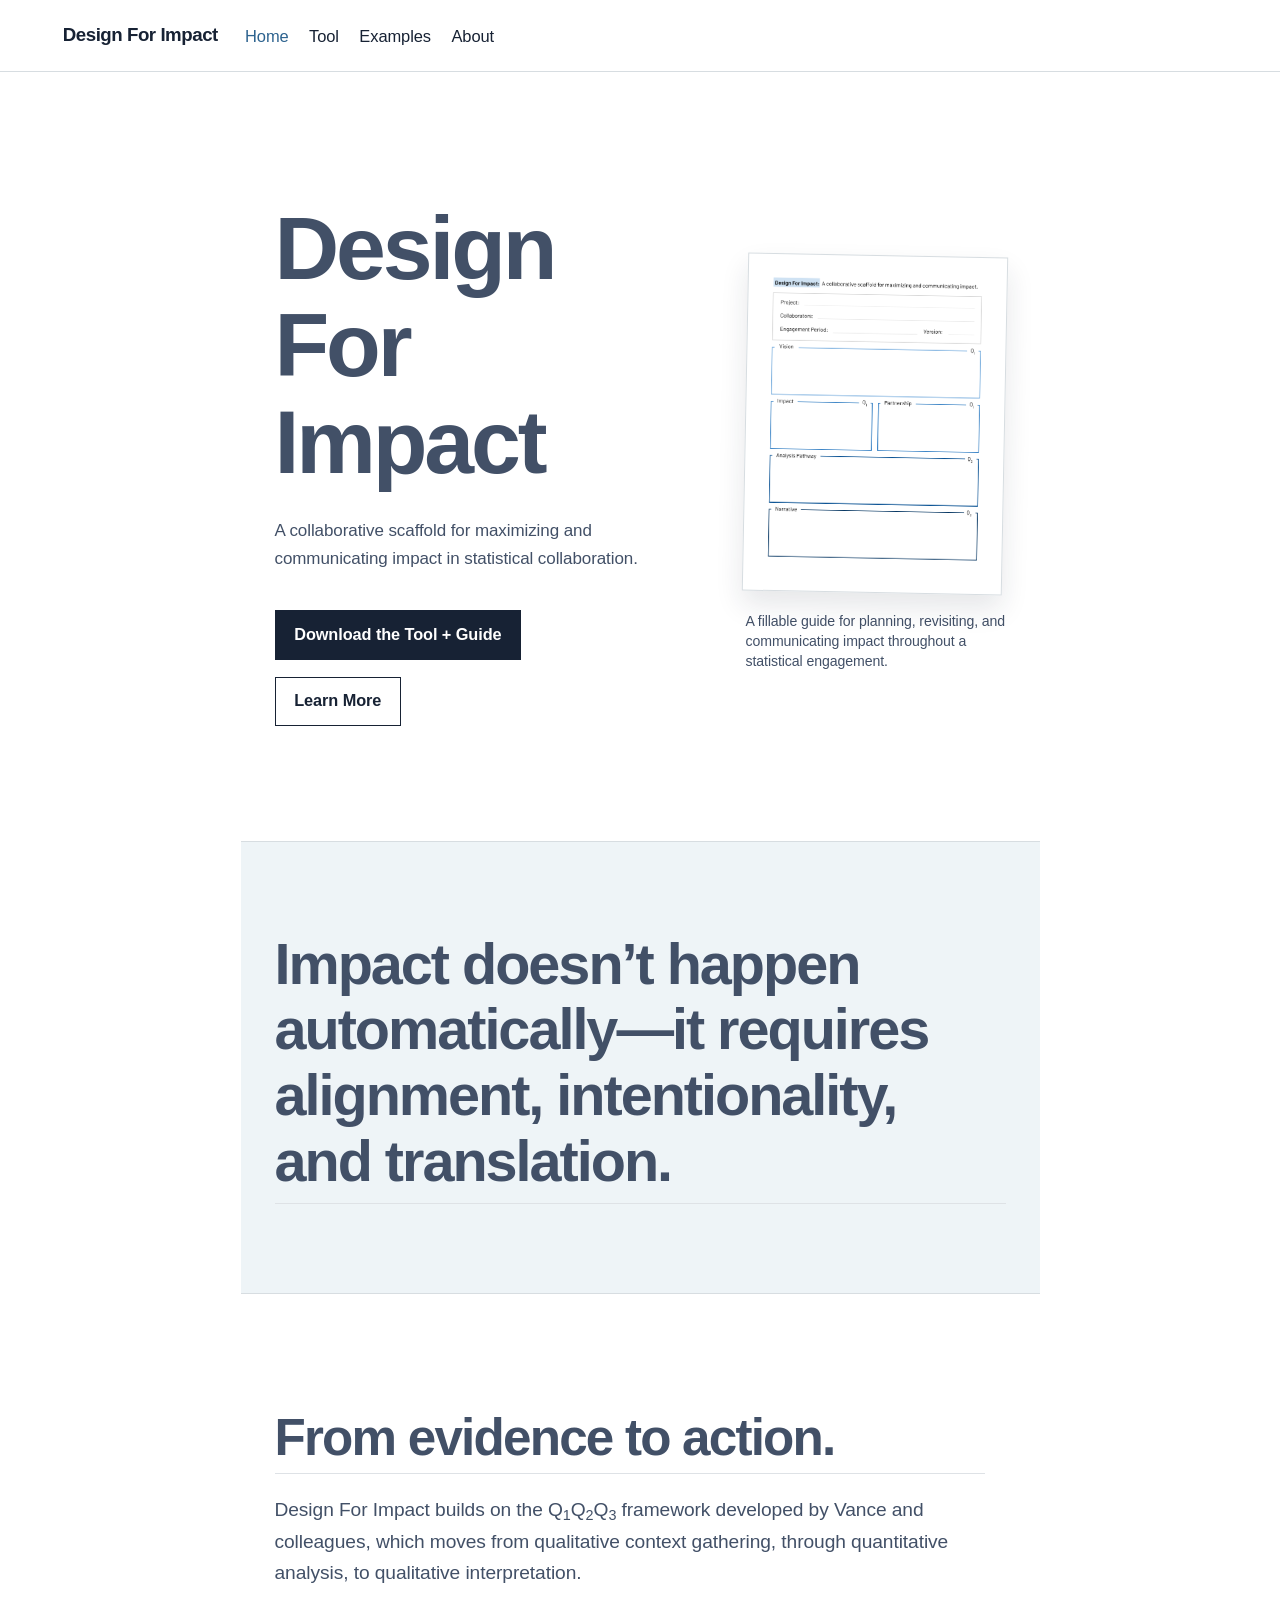
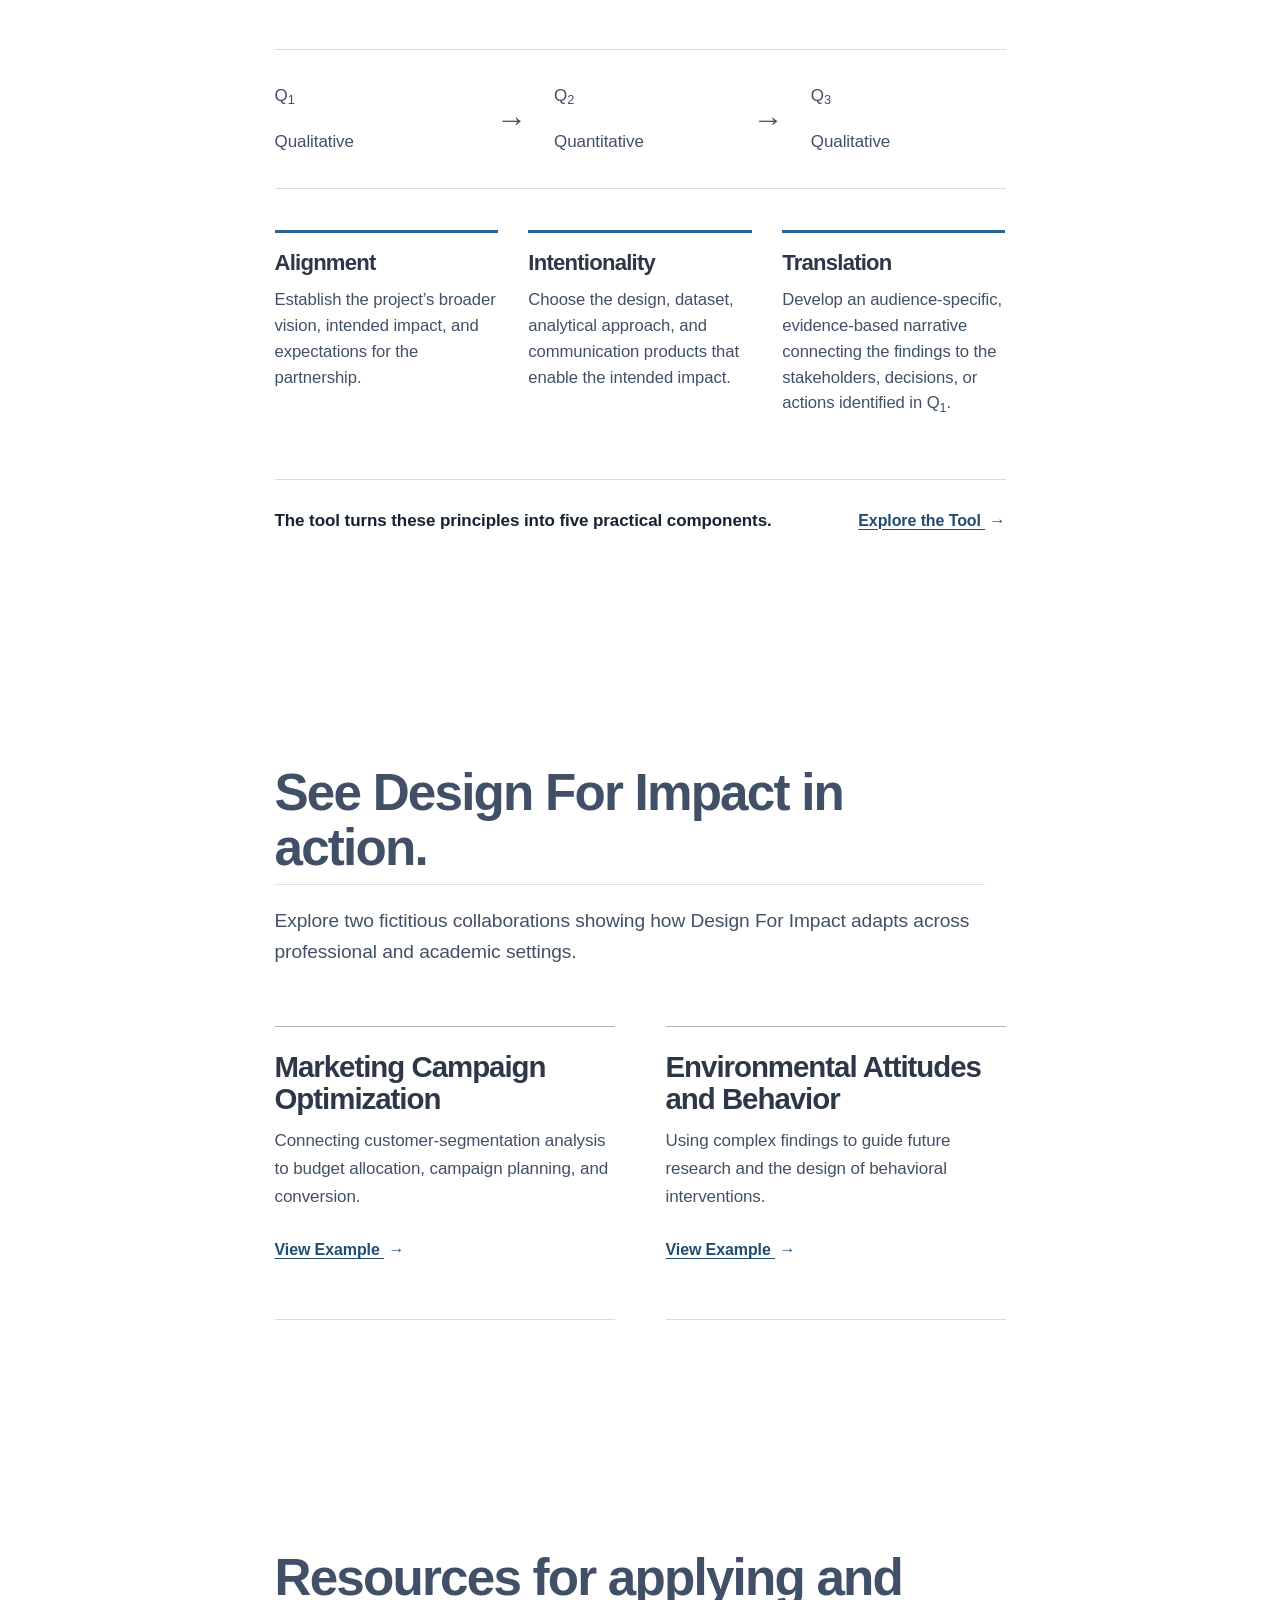
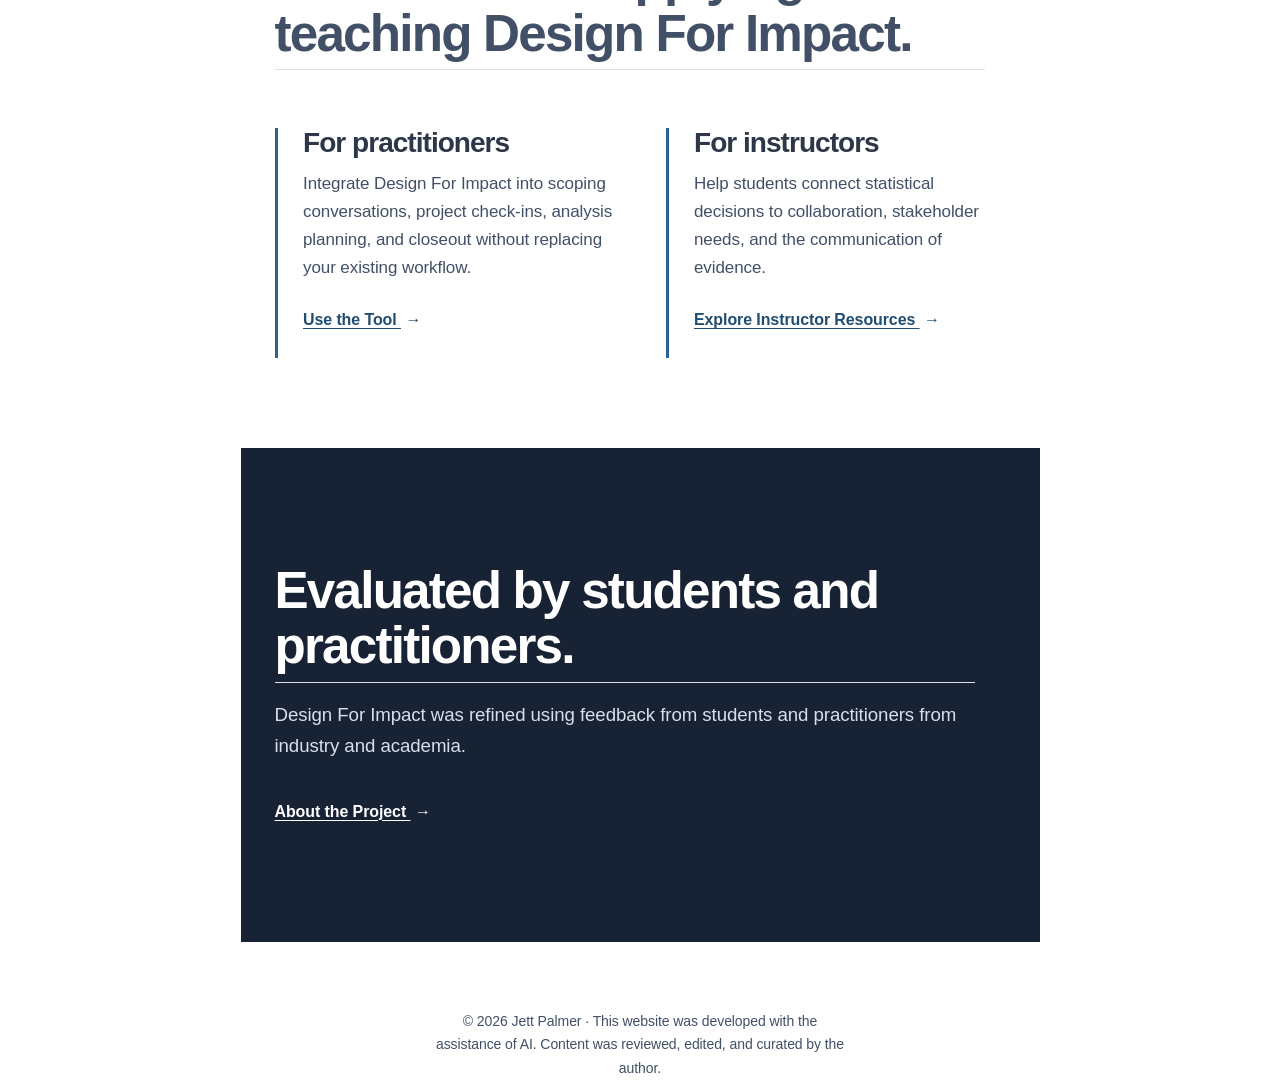
==== commit a4959838: "site wide design improvements" ====
--- a/docs/index.html
+++ b/docs/index.html
@@ -294,7 +294,7 @@
 <div class="page-shell evaluation-layout">
 <div>
 <h2 id="evaluation-heading">
-<p>Evaluated by students and practitioners.</p>
+Evaluated by students and practitioners.
 </h2>
 <p>
 Design For Impact was refined using feedback from students and practitioners from industry and academia.
--- a/docs/styles.css
+++ b/docs/styles.css
@@ -261,11 +261,12 @@
 .implementation-note { color: var(--ink) !important; font-size: 0.96rem; font-weight: 650; margin-top: 2.2rem; }
 
 .project-sequence { counter-reset: project-stage; list-style: none; margin: 3.5rem 0 0; padding: 0; }
-.project-sequence li { border-top: 1px solid var(--rule); counter-increment: project-stage; display: grid; gap: 1.8rem; grid-template-columns: 8.5rem minmax(0, 1fr); padding: 1.45rem 0; }
+.project-sequence li { border-top: 1px solid var(--rule); counter-increment: project-stage; display: grid; gap: 0.8rem 1rem; grid-template-columns: 3rem minmax(0, 1fr); padding: 1.3rem 0 1.45rem; }
 .project-sequence li:last-child { border-bottom: 1px solid var(--rule); }
 .project-sequence li::before { color: var(--blue); content: "0" counter(project-stage); font-size: 0.88rem; font-weight: 700; letter-spacing: 0.08em; padding-top: 0.18rem; }
-.project-sequence h3 { font-size: 1.28rem; margin-bottom: 0.45rem; }
-.project-sequence p { max-width: 48rem; }
+.project-step-content { min-width: 0; }
+.project-sequence h3 { font-size: 1.28rem; margin-bottom: 0.3rem; }
+.project-sequence p { max-width: 54rem; }
 
 .adaptation-section { background: var(--blue-pale); }
 .adaptation-list { display: grid; gap: 0 2.6rem; grid-template-columns: repeat(2, minmax(0, 1fr)); list-style: none; margin: 3.3rem 0 0; padding: 0; }
@@ -283,19 +284,17 @@
 .tool-download-section .button:hover { background: var(--blue-pale); border-color: var(--blue-pale); color: var(--ink); }
 
 .examples-page-hero, .about-page-hero { padding: clamp(5.5rem, 10vw, 9rem) 0 clamp(4.5rem, 8vw, 7rem); }
-.examples-page-hero .lede, .about-page-hero .lede { font-size: clamp(1.3rem, 2.2vw, 1.7rem); line-height: 1.45; max-width: 54rem; }
+.examples-page-hero .lede, .about-page-hero .lede { font-size: clamp(1.3rem, 2.2vw, 1.7rem); line-height: 1.45; }
+.examples-page-hero .lede { max-width: 48rem; }
+.about-page-hero .lede { max-width: 54rem; }
 .examples-page-hero .text-action { margin-top: 2.2rem; white-space: normal; }
 
-.example-feature { border-top: 1px solid var(--rule); padding: clamp(5rem, 9vw, 7.5rem) 0; }
-.academic-example { background: var(--warm); }
+.example-feature { padding: clamp(3.25rem, 6vw, 5.5rem) 0; }
+.example-feature + .example-feature { padding-top: 0; }
+.example-card { background: var(--warm); border-bottom: 1px solid var(--rule); border-top: 1px solid var(--rule); padding: clamp(2.25rem, 5vw, 4rem); }
 .example-heading { max-width: 770px; }
 .example-heading h2 { font-size: clamp(2.1rem, 4vw, 3.5rem); }
 .example-heading > p { font-size: 1.16rem; line-height: 1.55; }
-.example-metadata { border-bottom: 1px solid var(--rule); border-top: 1px solid var(--rule); display: grid; gap: 1.2rem 2rem; grid-template-columns: repeat(4, minmax(0, 1fr)); margin: 3rem 0 0; padding: 1.1rem 0; }
-.example-metadata div { min-width: 0; }
-.example-metadata dt { color: var(--blue-dark); font-size: 0.73rem; font-weight: 700; letter-spacing: 0.06em; text-transform: uppercase; }
-.example-metadata dd { color: var(--ink-soft); font-size: 0.91rem; line-height: 1.45; margin: 0.32rem 0 0; }
-
 .example-component-grid { display: grid; gap: 0 2.6rem; grid-template-columns: repeat(2, minmax(0, 1fr)); margin-top: 3.5rem; }
 .example-component { border-top: 3px solid var(--blue); min-width: 0; padding: 1.5rem 0 2.2rem; }
 .example-component h3 { font-size: clamp(1.45rem, 2.2vw, 2rem); margin-bottom: 0.8rem; }
@@ -345,7 +344,6 @@
   .tool-artifact-preview { margin: 0 auto; max-width: 440px; width: 90%; }
   .workflow-notes, .implementation-levels { gap: 1.5rem; grid-template-columns: repeat(2, 1fr); }
   .implementation-levels article:last-child { grid-column: 2; }
-  .example-metadata { grid-template-columns: repeat(2, minmax(0, 1fr)); }
   .evaluation-layout { align-items: start; flex-direction: column; }
   .teaching-layout { align-items: start; flex-direction: column; }
   .page-footer .nav-footer { gap: 1.25rem; }
@@ -368,16 +366,15 @@
   .workflow-notes, .implementation-levels, .example-previews, .resource-split, .tool-split-heading, .adaptation-list { grid-template-columns: 1fr; }
   .implementation-levels article:last-child { grid-column: auto; }
   .examples-page-hero, .about-page-hero { padding-top: 4.4rem; }
-  .example-component-grid, .example-metadata { grid-template-columns: 1fr; }
+  .example-component-grid { grid-template-columns: 1fr; }
   .example-vision, .example-pathway, .example-narrative { grid-column: auto; }
-  .example-metadata { gap: 0.9rem; }
   .closing-actions { align-items: stretch; flex-direction: column; }
   .about-closing .closing-actions { align-items: start; gap: 1rem; }
   .section-close { align-items: start; flex-direction: column; gap: 1rem; }
   .resource-split { gap: 2.2rem; }
   .component-layout { grid-template-columns: 1fr; }
   .component-vision, .component-pathway, .component-narrative { grid-column: auto; }
-  .project-sequence li { gap: 0.5rem; grid-template-columns: 1fr; }
+  .project-sequence li { gap: 0.65rem; grid-template-columns: 2.5rem minmax(0, 1fr); padding: 1.15rem 0; }
   .project-sequence li::before { padding-top: 0; }
   .page-footer .nav-footer { align-items: center; }
 }
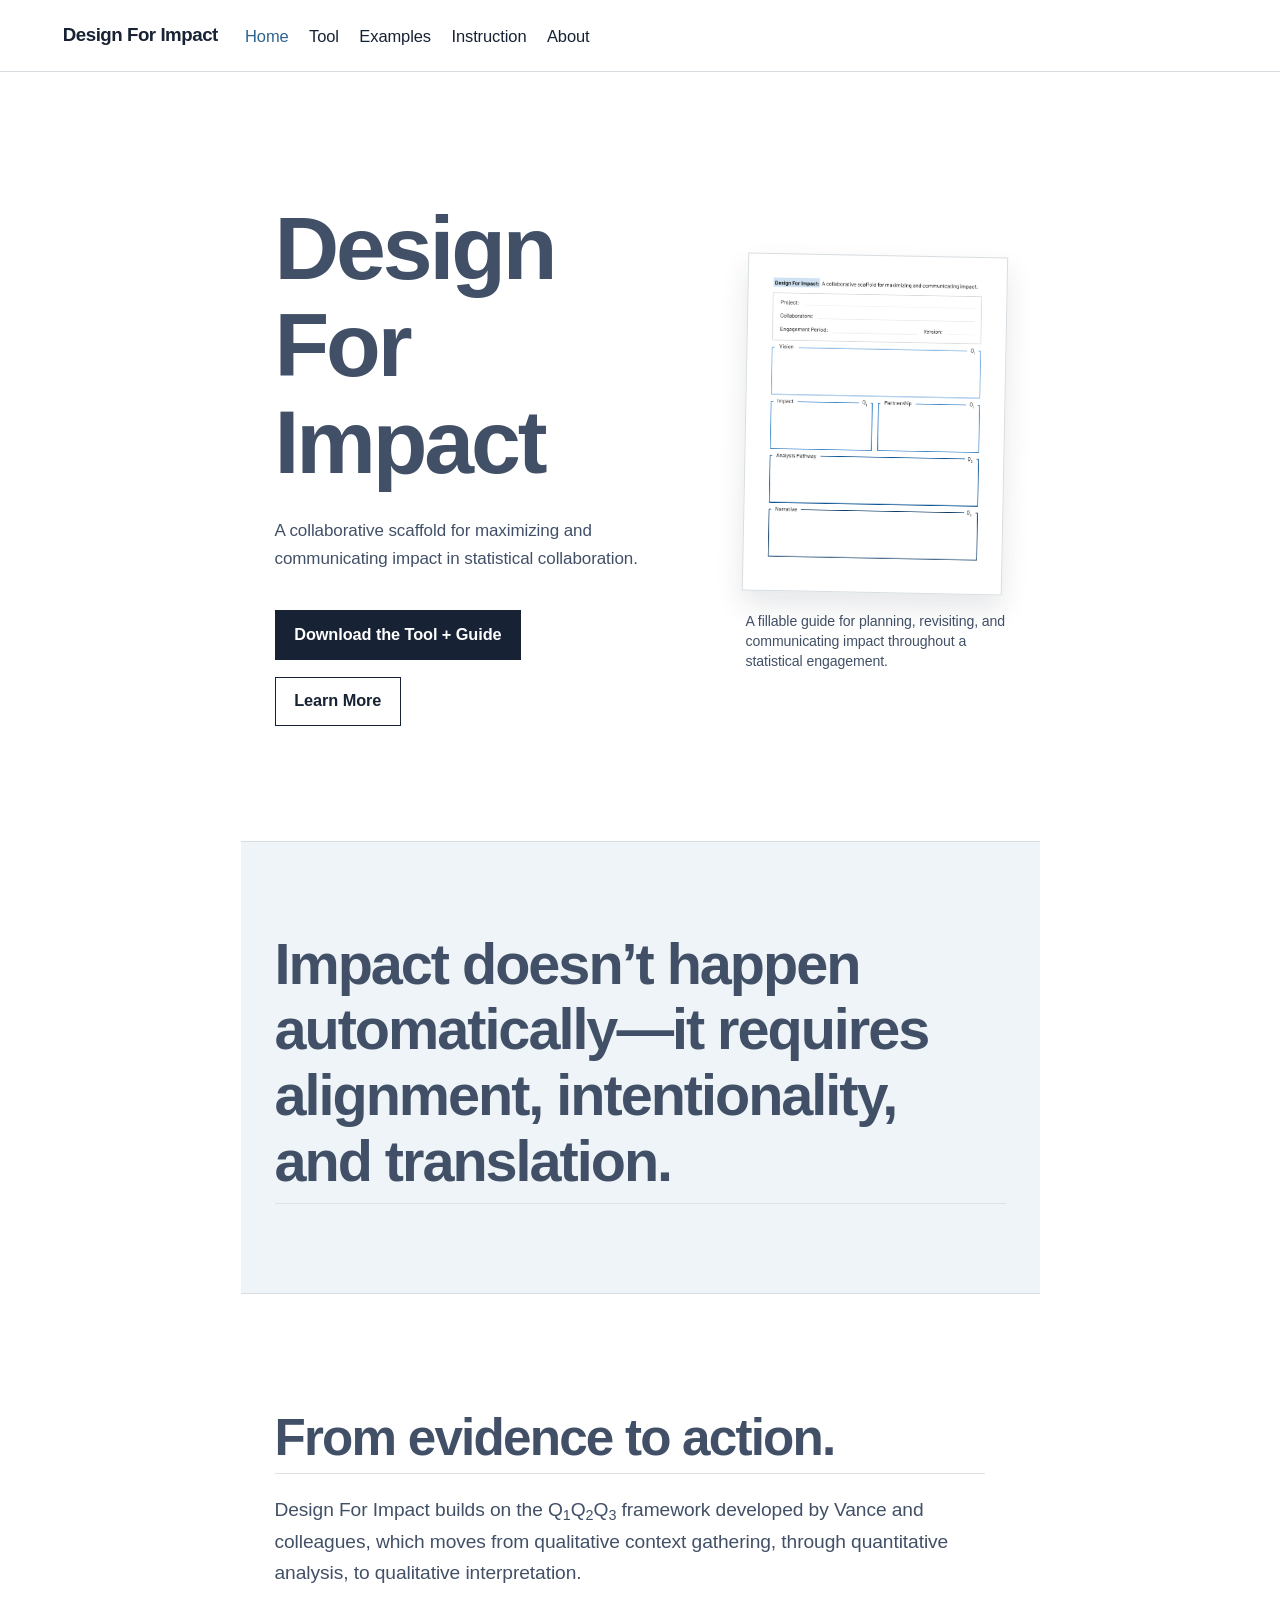
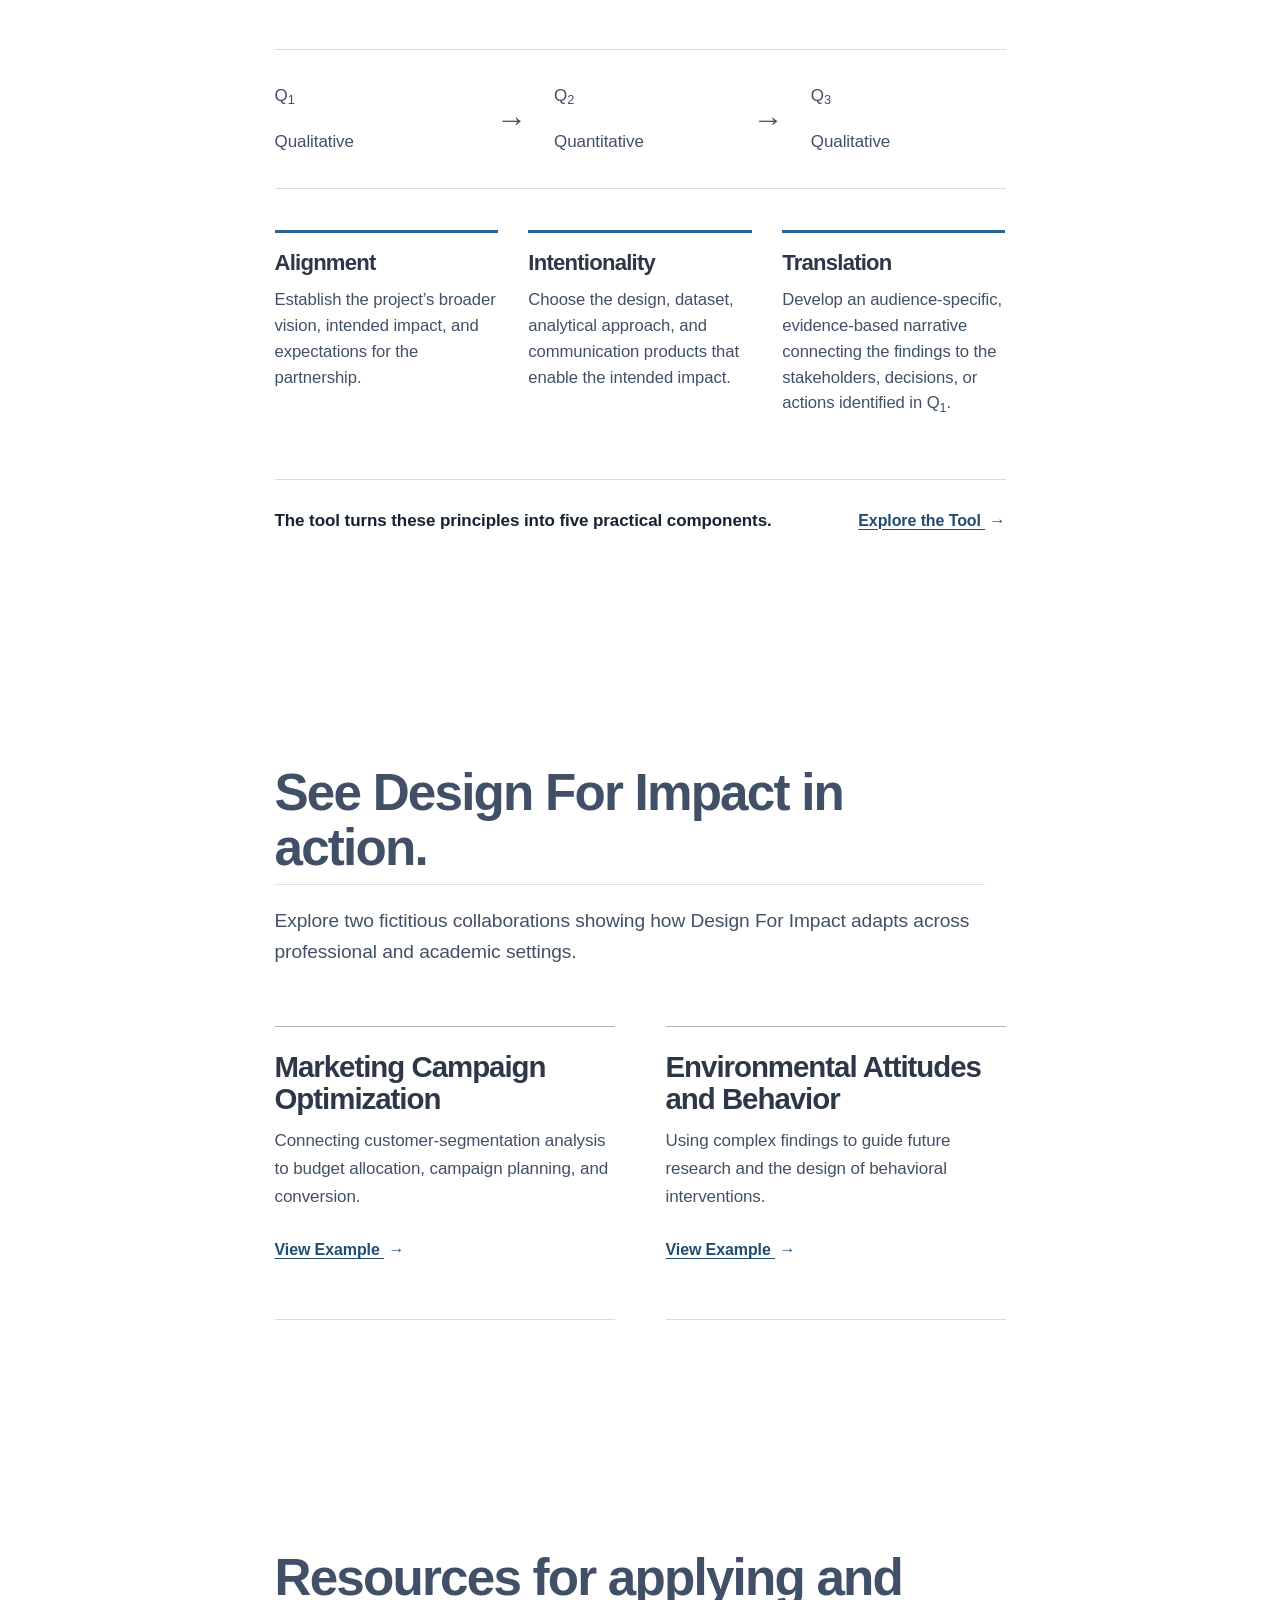
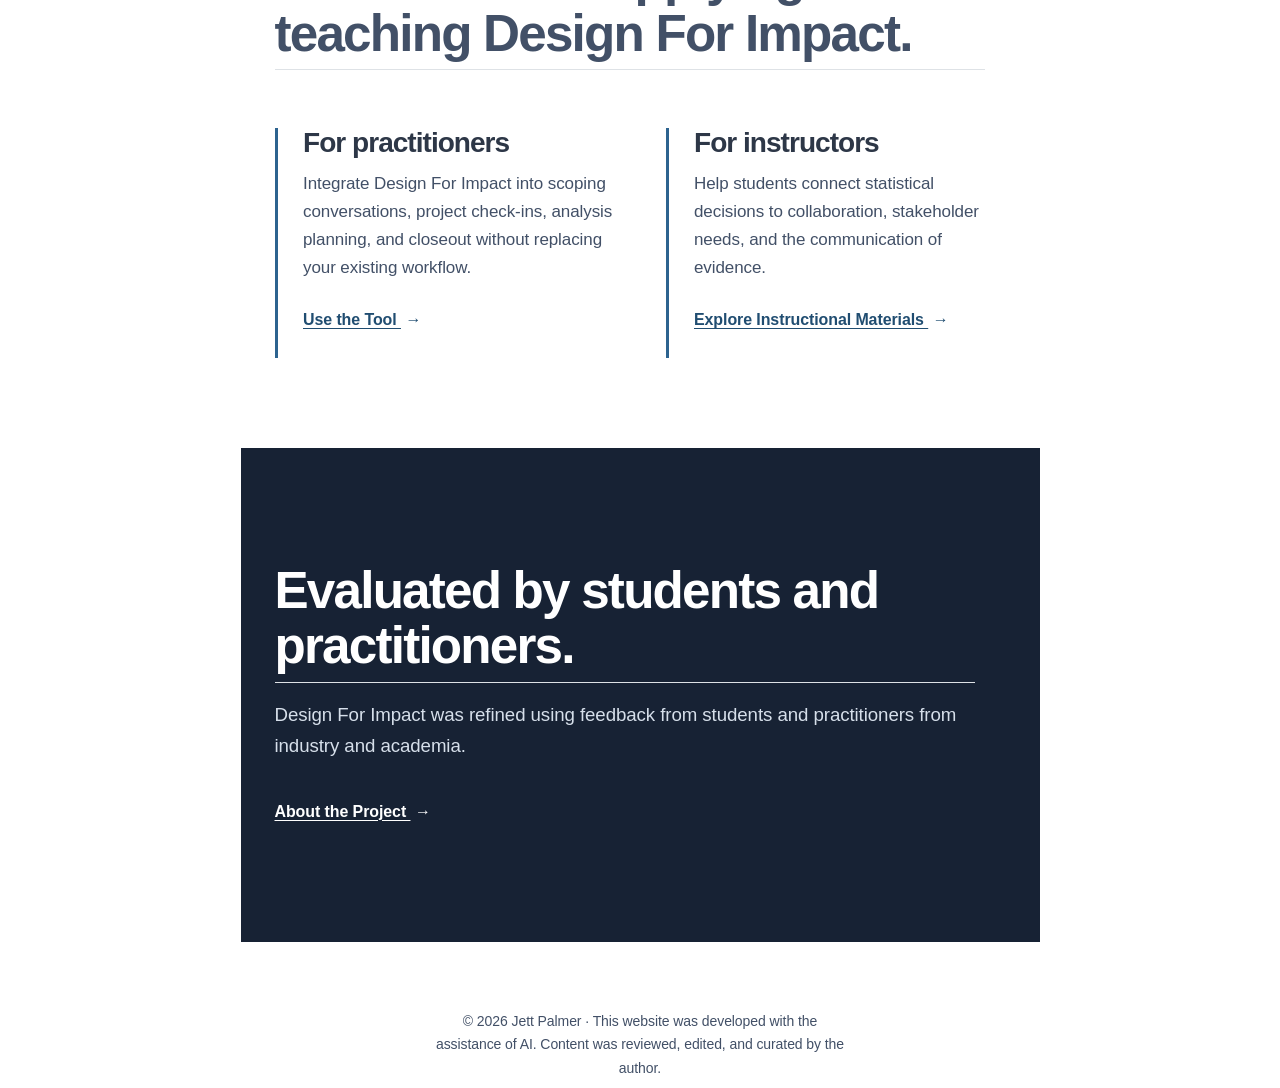
==== commit 99770463: "Add Design For Impact instruction resources" ====
--- a/docs/index.html
+++ b/docs/index.html
@@ -85,6 +85,10 @@
     <a class="nav-link" href="./examples.html"> 
 <span class="menu-text">Examples</span></a>
   </li>  
+  <li class="nav-item">
+    <a class="nav-link" href="./instruction.html">
+<span class="menu-text">Instruction</span></a>
+  </li>
   <li class="nav-item">
     <a class="nav-link" href="./about.html"> 
 <span class="menu-text">About</span></a>
@@ -285,7 +289,7 @@
 <p>
 Help students connect statistical decisions to collaboration, stakeholder needs, and the communication of evidence.
 </p>
-<p><a class="text-action" href="./tool.html#instructor-resources">Explore Instructor Resources <span aria-hidden="true">→</span></a></p>
+<p><a class="text-action" href="./instruction.html">Explore Instructional Materials <span aria-hidden="true">→</span></a></p>
 </article>
 </div>
 </div>
@@ -718,4 +722,4 @@
 
 
 
-</body></html>+</body></html>
--- a/docs/styles.css
+++ b/docs/styles.css
@@ -333,6 +333,38 @@
 .about-closing h2 { font-size: clamp(2rem, 3.8vw, 3.1rem); }
 .about-closing .closing-actions { gap: 1.5rem 2rem; }
 
+.instruction-page-hero { border-bottom: 1px solid var(--rule); padding: clamp(5.5rem, 10vw, 9rem) 0 clamp(4.5rem, 8vw, 7rem); }
+.instruction-page-hero .lede { font-size: clamp(1.3rem, 2.2vw, 1.7rem); line-height: 1.45; max-width: 53rem; }
+.instruction-opening { font-size: 1.05rem; line-height: 1.6; margin-top: 2rem; max-width: 46rem; }
+.instruction-section { border-bottom: 1px solid var(--rule); padding: clamp(4.5rem, 8vw, 6.5rem) 0; }
+.instruction-section-heading { max-width: 720px; }
+.instruction-section-heading h2 { font-size: clamp(2rem, 3.8vw, 3.1rem); }
+.instruction-section-heading p { font-size: 1.08rem; line-height: 1.6; }
+.instruction-sequence { display: grid; gap: 0; grid-template-columns: repeat(3, minmax(0, 1fr)); list-style: none; margin: 3.5rem 0 0; padding: 0; }
+.instruction-sequence li { border-left: 1px solid var(--rule); min-width: 0; padding: 0.15rem 1.65rem 0; }
+.instruction-sequence li:first-child { border-left: 0; padding-left: 0; }
+.instruction-sequence li:last-child { padding-right: 0; }
+.instruction-stage, .instruction-resource-number { color: var(--blue); font-size: 0.79rem; font-weight: 760; letter-spacing: 0.1em; line-height: 1.2; margin-bottom: 1.15rem; text-transform: uppercase; }
+.instruction-sequence h3 { font-size: 1.45rem; margin-bottom: 0.65rem; }
+.instruction-sequence p:last-child { font-size: 0.98rem; line-height: 1.58; }
+.instruction-materials-section { background: var(--warm); }
+.instruction-material-grid { display: grid; gap: 0 2.6rem; grid-template-columns: repeat(2, minmax(0, 1fr)); margin-top: 3.5rem; }
+.instruction-material-card { border-top: 3px solid var(--blue); display: flex; flex-direction: column; min-width: 0; padding: 1.45rem 0 2.25rem; }
+.instruction-material-card:nth-child(3) { border-top-color: #47779b; }
+.instruction-material-card:nth-child(4) { border-top-color: #608cab; }
+.instruction-material-card h3 { font-size: clamp(1.4rem, 2.2vw, 1.85rem); margin-bottom: 0.65rem; }
+.instruction-material-card > p:not(.instruction-resource-number) { font-size: 0.98rem; line-height: 1.58; max-width: 33rem; }
+.instruction-material-actions { margin-top: auto; padding-top: 1.5rem; }
+.instruction-material-actions > p { display: flex; flex-wrap: wrap; gap: 0.75rem; margin: 0; }
+.instruction-material-actions .button { font-size: 0.88rem; padding: 0.68rem 0.85rem; }
+.instruction-share-section { background: var(--ink); color: #fff; padding: clamp(4.5rem, 8vw, 6.5rem) 0; }
+.instruction-share-section .page-shell { align-items: end; display: flex; flex-wrap: wrap; gap: 2rem 3rem; justify-content: space-between; }
+.instruction-share-section .page-shell > div { flex: 1 1 34rem; max-width: 700px; min-width: 0; }
+.instruction-share-section h2, .instruction-share-section p, .instruction-share-section a { color: #fff; }
+.instruction-share-section h2 { font-size: clamp(2rem, 4vw, 3.2rem); margin-bottom: 1rem; }
+.instruction-share-section p { color: #d6dfea; font-size: 1.1rem; }
+.instruction-share-section .text-action { flex: 0 0 auto; }
+
 .page-footer { background: #fff; border-top: 1px solid var(--rule); color: var(--ink-soft); font-size: 0.78rem; line-height: 1.45; padding: 2.5rem 1rem; text-align: center; }
 .page-footer .nav-footer { max-width: 1180px; }
 .page-footer a { color: var(--ink-soft); }
@@ -346,6 +378,12 @@
   .implementation-levels article:last-child { grid-column: 2; }
   .evaluation-layout { align-items: start; flex-direction: column; }
   .teaching-layout { align-items: start; flex-direction: column; }
+  .instruction-sequence { gap: 1.5rem; grid-template-columns: 1fr; }
+  .instruction-sequence li, .instruction-sequence li:first-child, .instruction-sequence li:last-child { border-left: 0; border-top: 1px solid var(--rule); padding: 1.2rem 0 0; }
+  .instruction-sequence li:first-child { border-top: 0; padding-top: 0; }
+  .instruction-material-grid { gap: 0 1.8rem; }
+  .instruction-share-section .page-shell { align-items: start; flex-direction: column; }
+  .instruction-share-section .page-shell > div { flex: 0 1 auto; }
   .page-footer .nav-footer { gap: 1.25rem; }
 }
 
@@ -364,6 +402,7 @@
   .workflow-type { margin-top: 0.45rem; }
   .flow-arrow { display: none; }
   .workflow-notes, .implementation-levels, .example-previews, .resource-split, .tool-split-heading, .adaptation-list { grid-template-columns: 1fr; }
+  .instruction-material-grid { grid-template-columns: 1fr; }
   .implementation-levels article:last-child { grid-column: auto; }
   .examples-page-hero, .about-page-hero { padding-top: 4.4rem; }
   .example-component-grid { grid-template-columns: 1fr; }
